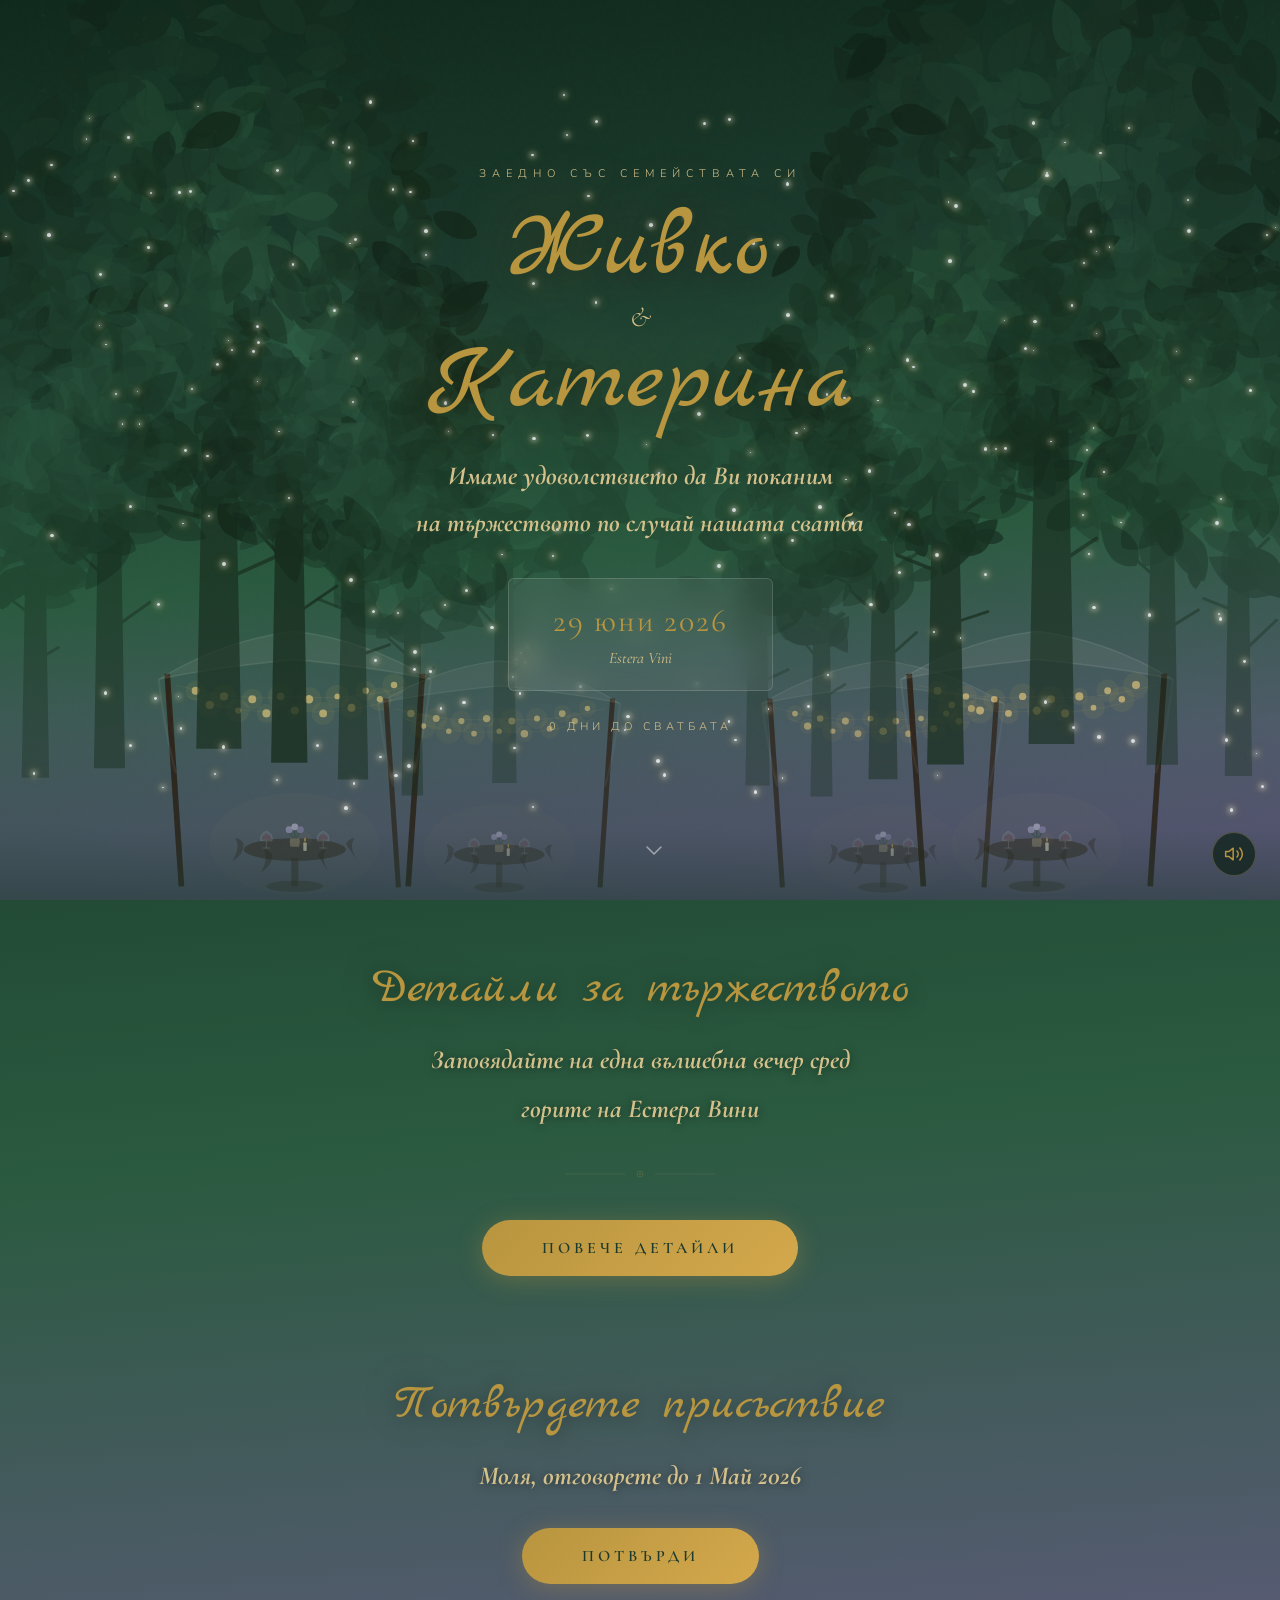
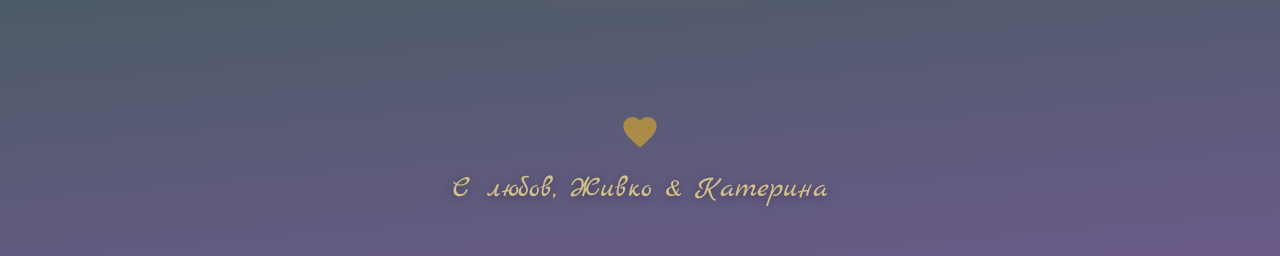
==== index.html @ fbd54772 "Dfix" ====
<!DOCTYPE html>
<html lang="en">
<head>
  <meta charset="UTF-8">
  <meta name="viewport" content="width=device-width, initial-scale=1.0">
  <title>Живко & Катерина — Сватбена покана</title>
  <link
    href="https://fonts.googleapis.com/css2?family=Cormorant+Garamond:ital,wght@0,300;0,400;0,500;0,600;0,700;1,300;1,400;1,500&family=Nunito+Sans:ital,wght@0,300;0,400;0,600;1,300;1,400&family=Marck+Script&display=swap"
    rel="stylesheet">

  <link rel="stylesheet" href="styles.css">
</head>
<body>

<!-- ═══════════════════════════════════════════════════════
     FIXED FOREST BACKDROP
     ═══════════════════════════════════════════════════════ -->
<div class="forest-backdrop" id="forestBackdrop">
  <div class="light-rays"></div>
  <div class="trees-bg" id="treesContainer"></div>
  <div class="tents-container" id="tentsContainer"></div>
  <div class="vines-container" id="vinesContainer"></div>
  <div class="ground-mist"></div>
  <div class="leaves-container" id="leaves"></div>
  <div class="lavender-container" id="lavenderPetals"></div>
  <div class="fireflies" id="fireflies"></div>
  <div class="particles" id="particles"></div>
</div>

<!-- ═══════════════════════════════════════════════════════
     HERO
     ═══════════════════════════════════════════════════════ -->
<section class="hero" id="hero">
  <div class="hero-content">
    <p class="hero-eyebrow reveal reveal-d1">Заедно със семействата си</p>
    <h1 class="hero-name reveal reveal-d2">Живко</h1>
    <span class="hero-amp reveal reveal-d3">&amp;</span>
    <h1 class="hero-name reveal reveal-d3">Катерина</h1>
    <p class="hero-tagline reveal reveal-d4">
      Имаме удоволствието да Ви поканим<br>
      на тържеството по случай нашата сватба
    </p>
    <div class="hero-date-box reveal reveal-d5">
      <p class="hero-date">29 юни 2026</p>
      <p class="hero-venue">Estera Vini</p>
    </div>
    <p class="hero-countdown reveal reveal-d6" id="countdown"></p>
  </div>

  <a class="scroll-hint reveal reveal-d6"
     onclick="document.getElementById('details').scrollIntoView({behavior:'smooth'})">
    <svg width="28" height="28" viewBox="0 0 28 28"
         fill="none" stroke="#fff" stroke-width="1.5" stroke-linecap="round">
      <path d="M7 11l7 7 7-7"/>
    </svg>
  </a>
</section>

<!-- Wave divider (hidden) -->
<div class="wave-section">
  <svg viewBox="0 0 1440 80" preserveAspectRatio="none">
    <path d="M0,0 C360,80 1080,0 1440,60 L1440,80 L0,80 Z" fill="rgba(15,42,28,.4)"/>
  </svg>
</div>

<!-- ═══════════════════════════════════════════════════════
     DETAILS
     ═══════════════════════════════════════════════════════ -->
<section class="details" id="details">

  <!-- Background lavender stems -->
  <div class="details-bg-flowers">
    <div class="stem" style="left:5%;height:300px">
      <svg width="40" height="300" viewBox="0 0 40 300" style="transform-origin:bottom center">
        <path d="M20,300 Q18,200 20,100" fill="none" stroke="#9B8EC4" stroke-width="2"/>
        <ellipse cx="20" cy="95"  rx="5" ry="9" fill="#B8ACE0"/>
        <ellipse cx="14" cy="105" rx="4" ry="8" fill="#D4CCF0"/>
        <ellipse cx="26" cy="102" rx="4" ry="8" fill="#B8ACE0"/>
        <ellipse cx="20" cy="80"  rx="4" ry="7" fill="#D4CCF0"/>
        <ellipse cx="16" cy="88"  rx="3" ry="6" fill="#EDE8FA"/>
      </svg>
    </div>
    <div class="stem" style="right:8%;height:250px">
      <svg width="40" height="250" viewBox="0 0 40 250" style="transform-origin:bottom center">
        <path d="M20,250 Q22,160 20,80" fill="none" stroke="#9B8EC4" stroke-width="2"/>
        <ellipse cx="20" cy="75" rx="5" ry="9" fill="#B8ACE0"/>
        <ellipse cx="14" cy="85" rx="4" ry="8" fill="#D4CCF0"/>
        <ellipse cx="26" cy="82" rx="4" ry="8" fill="#B8ACE0"/>
        <ellipse cx="20" cy="62" rx="4" ry="7" fill="#D4CCF0"/>
      </svg>
    </div>
    <div class="stem" style="left:85%;height:280px">
      <svg width="40" height="280" viewBox="0 0 40 280" style="transform-origin:bottom center">
        <path d="M20,280 Q17,180 20,90" fill="none" stroke="#9B8EC4" stroke-width="1.5"/>
        <ellipse cx="20" cy="85" rx="5" ry="8" fill="#B8ACE0"/>
        <ellipse cx="15" cy="93" rx="4" ry="7" fill="#D4CCF0"/>
        <ellipse cx="25" cy="90" rx="4" ry="7" fill="#B8ACE0"/>
        <ellipse cx="20" cy="72" rx="3" ry="6" fill="#EDE8FA"/>
      </svg>
    </div>
    <div class="stem" style="left:15%;height:220px">
      <svg width="40" height="220" viewBox="0 0 40 220" style="transform-origin:bottom center">
        <path d="M20,220 Q22,140 20,70" fill="none" stroke="#9B8EC4" stroke-width="1.5"/>
        <ellipse cx="20" cy="65" rx="4" ry="8" fill="#B8ACE0"/>
        <ellipse cx="15" cy="73" rx="3" ry="6" fill="#D4CCF0"/>
        <ellipse cx="25" cy="70" rx="3" ry="6" fill="#B8ACE0"/>
      </svg>
    </div>
  </div>

  <div class="details-inner">
    <p class="section-title reveal">Детайли за тържеството</p>
    <p class="details-text reveal reveal-d1">
      Заповядайте на една вълшебна вечер сред<br>
      горите на Естера Вини
    </p>

    <!-- Ornament divider -->
    <div class="ornament reveal reveal-d2">
      <svg width="160" height="24" viewBox="0 0 160 24">
        <line x1="5" y1="12" x2="65" y2="12" stroke="var(--gold-pale)" stroke-width=".5" opacity=".4"/>
        <line x1="95" y1="12" x2="155" y2="12" stroke="var(--gold-pale)" stroke-width=".5" opacity=".4"/>
        <circle cx="80" cy="12" r="3" fill="none" stroke="var(--gold)" stroke-width=".8" opacity=".5"/>
        <circle cx="80" cy="12" r="1" fill="var(--gold)" opacity=".5"/>
      </svg>
    </div>

    <!-- ── More Details button ── -->
    <div class="reveal reveal-d2" style="text-align:center;margin-top:28px">
      <button type="button" class="btn-rsvp" onclick="openDetailsModal()">
        <span>Повече детайли</span>
      </button>
    </div>
  </div><!-- /.details-inner -->
</section>

<!-- ═══════════════════════════════════════════════════════
     RSVP
     ═══════════════════════════════════════════════════════ -->
<section class="rsvp-section" id="rsvp">
  <div class="rsvp-inner">
    <p class="section-title reveal">Потвърдете присъствие</p>
    <p class="details-text reveal reveal-d1" style="margin-bottom:8px">
      Моля, отговорете до 1 Май 2026
    </p>

    <div id="rsvpPrompt" class="reveal reveal-d2" style="margin-top:28px">
      <button type="button" class="btn-rsvp" onclick="openForm()">
        <span>Потвърди</span>
      </button>
    </div>



    <!-- ── RSVP Form ── -->
    <div class="form-container" id="rsvpFormContainer">
      <h3 class="form-title">Потвърждение</h3>
      <p class="form-subtitle">Ще се радваме да чуем от Вас</p>

      <form onsubmit="return handleSubmit(event)">

        <!-- Honeypot for spam protection -->
        <input type="text" name="_honey" style="display:none" tabindex="-1">

        <!-- Name -->
        <div class="form-row">
          <div class="field">
            <label>Вашето име *</label>
            <input type="text" id="guestName" placeholder="Име и фамилия" required>
          </div>
        </div>

        <!-- Attending? -->
        <div class="field" style="margin-bottom:24px">
          <label style="margin-bottom:12px">Ще присъствате ли? *</label>
          <div class="radio-group">
            <div class="radio-option" onclick="selectAttending(this,'С радост приемам')">
              <span class="radio-dot"><span class="radio-dot-inner"></span></span>
              С радост приемам
            </div>
            <div class="radio-option" onclick="selectAttending(this,'За съжаление не мога')">
              <span class="radio-dot"><span class="radio-dot-inner"></span></span>
              За съжаление не мога
            </div>
          </div>
        </div>

        <!-- Fields shown only when attending -->
        <div class="attending-fields" id="attendingFields">
          <div class="form-row">
            <div class="field">
              <label>Брой гости</label>
              <select id="guestCount">
                <option value="1">1 гост</option>
                <option value="2">2 гости</option>
                <option value="3">3 гости</option>
                <option value="4">4 гости</option>
                <option value="5">5 гости</option>
              </select>
            </div>
            <div class="field">
              <label>Хранителни изисквания</label>
              <div class="dietary-options">
                <label class="dietary-option">
                  <input type="radio" name="dietaryChoice" value="Без" checked> Без изисквания
                </label>
                <label class="dietary-option">
                  <input type="radio" name="dietaryChoice" value="Вегетарианец"> Вегетарианец
                </label>
              </div>
              <label class="dietary-allergy-label">Алергии</label>
              <input type="text" id="dietary" placeholder="Моля, опишете вашите алергии...">
            </div>
          </div>

          <!-- Extra options -->
          <div class="options-box">
            <label>Допълнителни опции</label>

            <!-- Hotel -->
            <div class="checkbox-row" onclick="toggleCheck('hotel')">
              <div class="checkbox-box" id="hotelBox">
                <svg width="14" height="14" viewBox="0 0 14 14">
                  <path d="M3,7 L6,10 L11,4" fill="none" stroke="#fff"
                        stroke-width="2" stroke-linecap="round" stroke-linejoin="round"/>
                </svg>
              </div>
              <span class="checkbox-label">Моля, резервирайте ми хотелска стая</span>
            </div>
            <div class="sub-field" id="hotelSub">
              <p style="font-size:13px;color:var(--gold-pale);margin:0;font-style:italic">
                Нощувката е 1 нощ (29 юни)
              </p>
            </div>

            <!-- Transport -->
            <div class="checkbox-row" onclick="toggleCheck('transport')">
              <div class="checkbox-box" id="transportBox">
                <svg width="14" height="14" viewBox="0 0 14 14">
                  <path d="M3,7 L6,10 L11,4" fill="none" stroke="#fff"
                        stroke-width="2" stroke-linecap="round" stroke-linejoin="round"/>
                </svg>
              </div>
              <span class="checkbox-label">Бих искал/а транспорт до/от мястото</span>
            </div>

            <!-- Children -->
            <div class="checkbox-row" onclick="toggleCheck('children')">
              <div class="checkbox-box" id="childrenBox">
                <svg width="14" height="14" viewBox="0 0 14 14">
                  <path d="M3,7 L6,10 L11,4" fill="none" stroke="#fff"
                        stroke-width="2" stroke-linecap="round" stroke-linejoin="round"/>
                </svg>
              </div>
              <span class="checkbox-label">Ще водя деца</span>
            </div>
            <div class="sub-field" id="childrenSub">
              <div class="field">
                <label>Колко деца?</label>
                <select id="childrenCountSelect">
                  <option value="1">1</option>
                  <option value="2">2</option>
                  <option value="3">3</option>
                  <option value="4">4</option>
                  <option value="5">5</option>
                </select>
              </div>
            </div>
          </div><!-- /.options-box -->
        </div><!-- /.attending-fields -->

        <!-- Message -->
        <div class="field" style="margin-bottom:24px">
          <label>Послание за двойката</label>
          <textarea id="guestMessage" placeholder="Споделете пожеланията си..."></textarea>
        </div>

        <!-- Captcha -->
        <div class="field" style="margin-bottom:32px">
          <label id="captchaLabel">Защита от спам</label>
          <p style="font-size:13px;color:var(--gold-pale);margin:0 0 8px;font-style:italic;opacity:.7">
            Моля, решете задачката, за да потвърдим, че не сте робот
          </p>
          <input type="text" id="captchaAnswer" placeholder="Въведете отговора" autocomplete="off" required>
        </div>

        <div style="text-align:center">
          <button type="submit" class="btn-submit" id="submitBtn" disabled>Изпрати</button>
        </div>
      </form>
    </div><!-- /.form-container -->

    <!-- Success message -->
    <div class="success" id="successMsg">
      <div class="success-check">
        <svg width="28" height="28" viewBox="0 0 28 28"
             fill="none" stroke="#fff" stroke-width="2.5"
             stroke-linecap="round" stroke-linejoin="round">
          <path d="M7 14.5l5 5L21 9"/>
        </svg>
      </div>
      <h3 id="thankName">Благодарим Ви!</h3>
      <p id="thankMsg"></p>
    </div>

  </div><!-- /.rsvp-inner -->
</section>

<!-- ═══════════════════════════════════════════════════════
     FOOTER
     ═══════════════════════════════════════════════════════ -->
<footer class="footer">
  <div class="footer-hearts">
    <svg width="40" height="40" viewBox="0 0 24 24" fill="var(--gold)">
      <path d="M12 21.35l-1.45-1.32C5.4 15.36 2 12.28 2 8.5 2 5.42 4.42 3 7.5 3c1.74 0 3.41.81 4.5 2.09C13.09 3.81 14.76 3 16.5 3 19.58 3 22 5.42 22 8.5c0 3.78-3.4 6.86-8.55 11.54L12 21.35z"/>
    </svg>
  </div>
  <p>С любов, Живко &amp; Катерина</p>
</footer>


<!-- ═══════════════════════════════════════════════════════
     JAVASCRIPT
     ═══════════════════════════════════════════════════════ -->
<!-- ═══════════════════════════════════════════════════════
     MORE DETAILS MODAL
     ═══════════════════════════════════════════════════════ -->
<div class="modal-overlay" id="detailsModal" role="dialog" aria-modal="true" aria-labelledby="modalHeading">
  <div class="modal-panel">

    <button class="modal-close" onclick="closeDetailsModal()" aria-label="Затвори">
      <svg width="13" height="13" viewBox="0 0 13 13" fill="none"
           stroke="currentColor" stroke-width="1.8" stroke-linecap="round">
        <line x1="1" y1="1" x2="12" y2="12"/>
        <line x1="12" y1="1" x2="1" y2="12"/>
      </svg>
    </button>

    <div class="modal-header">
      <p class="modal-eyebrow">29 юни 2026 · Естера Вини</p>
      <h2 class="modal-title" id="modalHeading">Всичко, което<br>трябва да знаете</h2>
      <div class="modal-rule">
        <div class="modal-rule-line"></div>
        <svg width="14" height="14" viewBox="0 0 24 24" fill="var(--gold)" opacity=".55">
          <path d="M12 21.35l-1.45-1.32C5.4 15.36 2 12.28 2 8.5 2 5.42 4.42 3 7.5 3c1.74 0 3.41.81 4.5 2.09C13.09 3.81 14.76 3 16.5 3 19.58 3 22 5.42 22 8.5c0 3.78-3.4 6.86-8.55 11.54L12 21.35z"/>
        </svg>
        <div class="modal-rule-line"></div>
      </div>
    </div>

    <div class="detail-sections">

      <!-- Програма -->
      <div class="detail-section">
        <div class="ds-header">
          <div class="ds-icon">
            <svg viewBox="0 0 30 30" fill="none" stroke="var(--gold)" stroke-width="1.55" stroke-linecap="round" stroke-linejoin="round">
              <rect x="4" y="3" width="22" height="24" rx="3"/>
              <line x1="9" y1="10" x2="21" y2="10"/>
              <line x1="9" y1="15" x2="21" y2="15"/>
              <line x1="9" y1="20" x2="16" y2="20"/>
            </svg>
          </div>
          <div class="ds-title">Програма на деня</div>
        </div>
        <div class="timeline">
          <div class="tl-item">
            <div class="tl-left"><span class="tl-time">17:00</span><div class="tl-line"></div></div>
            <div class="tl-dot"></div>
            <div class="tl-content">
              <div class="tl-event">Църковна церемония</div>
              <div class="tl-desc"><a href="https://maps.app.goo.gl/jBotodd1RxQcqwQw9" target="_blank" rel="noopener noreferrer">"Червената църква", Перущица</a> — Моля пристигнете 15 минути по-рано</div>
            </div>
          </div>
          <div class="tl-item">
            <div class="tl-left"><span class="tl-time">19:00</span><div class="tl-line"></div></div>
            <div class="tl-dot"></div>
            <div class="tl-content">
              <div class="tl-event">Пристигане в Естера Вини</div>
              <div class="tl-desc"><a href="https://maps.app.goo.gl/eVFsr43awWZp8P5j6" target="_blank" rel="noopener noreferrer">Естера Вини</a> — Коктейл на открито сред горите</div>
            </div>
          </div>
          <div class="tl-item">
            <div class="tl-left"><span class="tl-time">19:30</span><div class="tl-line"></div></div>
            <div class="tl-dot"></div>
            <div class="tl-content">
              <div class="tl-event">Официална церемония</div>
              <div class="tl-desc">Естера Вини — сред горите</div>
            </div>
          </div>
          <div class="tl-item">
            <div class="tl-left"><span class="tl-time">20:00</span><div class="tl-line"></div></div>
            <div class="tl-dot"></div>
            <div class="tl-content">
              <div class="tl-event">Вечеря &amp; танци</div>
              <div class="tl-desc">Вечерта продължава до зори</div>
            </div>
          </div>
        </div>
      </div>

      <!-- Нощувки -->
      <div class="detail-section">
        <div class="ds-header">
          <div class="ds-icon">
            <svg viewBox="0 0 30 30" fill="none" stroke="var(--gold)" stroke-width="1.55" stroke-linecap="round" stroke-linejoin="round">
              <path d="M3 27V13l12-9 12 9v14"/>
              <rect x="11" y="19" width="8" height="8"/>
              <path d="M3 13h24"/>
            </svg>
          </div>
          <div class="ds-title">Нощувки (Осигурени)</div>
        </div>
        <div class="info-rows">
          <div class="info-row">
            <span class="info-row-label">Хотел</span>
            <span class="info-row-value"><!-- Попълнете название --></span>
          </div>
          <div class="info-row">
            <span class="info-row-label">Адрес</span>
            <span class="info-row-value">
              <a href="https://maps.app.goo.gl/" target="_blank" rel="noopener">Виж на картата →</a>
            </span>
          </div>
          <div class="info-row">
            <span class="info-row-label">Нощувка</span>
            <span class="info-row-value">1</span>
          </div>
        </div>
        <p class="info-note"><!-- Допълнителна бележка, специален код и т.н. --></p>
      </div>

      <!-- Транспорт -->
      <div class="detail-section">
        <div class="ds-header">
          <div class="ds-icon">
            <svg viewBox="0 0 30 30" fill="none" stroke="var(--gold)" stroke-width="1.55" stroke-linecap="round" stroke-linejoin="round">
              <rect x="2" y="10" width="26" height="13" rx="3"/>
              <path d="M2 16h26"/>
              <circle cx="8"  cy="23" r="2.5"/>
              <circle cx="22" cy="23" r="2.5"/>
              <path d="M6.5 10l3-5h11l3 5"/>
            </svg>
          </div>
          <div class="ds-title">Транспорт (Осигурен)</div>
        </div>
        <div class="info-rows">
          <div class="info-row">
            <span class="info-row-label">Маршрут</span>
            <span class="info-row-value">Естера Вини → Перущица</span>
          </div>
          <div class="info-row">
            <span class="info-row-label">Тръгване</span>
            <span class="info-row-value">00:00, 01:00, 02:00, 03:00, 04:00 (последен)</span>
          </div>
        </div>
      </div>

      <!-- Дрескод -->
      <div class="detail-section">
        <div class="ds-header">
          <div class="ds-icon">
            <svg viewBox="0 0 30 30" fill="none" stroke="var(--gold)" stroke-width="1.55" stroke-linecap="round" stroke-linejoin="round">
              <path d="M9 6c1 .5 3 .8 6 .8s5-.3 6-.8"/>
              <path d="M9 6C7 8 6 10 6 13c0 1.5.5 3 1.2 4.3"/>
              <path d="M21 6c2 2 3 4 3 7 0 1.5-.5 3-1.2 4.3"/>
              <path d="M8 17L4 27h22l-4-9.7"/>
              <line x1="15" y1="6.8" x2="15" y2="12"/>
            </svg>
          </div>
          <div class="ds-title">Дрескод — Официален</div>
        </div>
      </div>

    </div><!-- /.detail-sections -->

    <div class="modal-closing">
      <div class="modal-closing-hearts">
        <svg width="22" height="22" viewBox="0 0 24 24" fill="var(--gold)">
          <path d="M12 21.35l-1.45-1.32C5.4 15.36 2 12.28 2 8.5 2 5.42 4.42 3 7.5 3c1.74 0 3.41.81 4.5 2.09C13.09 3.81 14.76 3 16.5 3 19.58 3 22 5.42 22 8.5c0 3.78-3.4 6.86-8.55 11.54L12 21.35z"/>
        </svg>
      </div>
      <p>Нямате отговор на въпроса си?<br>Свържете се с нас — с удоволствие ще помогнем.</p>
    </div>

  </div><!-- /.modal-panel -->
</div><!-- /.modal-overlay -->

<audio id="bgMusic" loop preload="auto">
  <source src="TRINIX & Mari Froes - Vaitimbora (Official Music Video) - TRINIX.mp3" type="audio/mpeg">
</audio>

<button id="musicToggle" class="music-toggle" aria-label="Toggle music">
  <svg id="musicIconOn" viewBox="0 0 24 24" fill="none" stroke="currentColor" stroke-width="1.8" stroke-linecap="round" stroke-linejoin="round" width="20" height="20">
    <polygon points="11 5 6 9 2 9 2 15 6 15 11 19 11 5"/>
    <path d="M15.54 8.46a5 5 0 010 7.07"/>
    <path d="M19.07 4.93a10 10 0 010 14.14"/>
  </svg>
  <svg id="musicIconOff" viewBox="0 0 24 24" fill="none" stroke="currentColor" stroke-width="1.8" stroke-linecap="round" stroke-linejoin="round" width="20" height="20" style="display:none">
    <polygon points="11 5 6 9 2 9 2 15 6 15 11 19 11 5"/>
    <line x1="23" y1="9" x2="17" y2="15"/>
    <line x1="17" y1="9" x2="23" y2="15"/>
  </svg>
</button>

<script src="script.js"></script>
</body>
</html>
---- styles.css ----
/* ══════════════════════════════════════════
   CSS CUSTOM PROPERTIES
   ══════════════════════════════════════════ */
:root {
  /* Greens */
  --green-deep: #1B3A2D;
  --green: #2A5A3F;
  --green-mid: #3D7A5A;
  --green-light: #5A9E78;
  --green-pale: #A8D5BA;

  /* Lavenders */
  --lav-deep: #6B5B8A;
  --lav: #9B8EC4;
  --lav-mid: #B8ACE0;
  --lav-light: #D4CCF0;
  --lav-pale: #EDE8FA;
  --lav-mist: #F5F2FF;

  /* Neutrals & accents */
  --cream: #FDFBF7;
  --gold: #B8953F;
  --gold-pale: #D4C08A;
  --charcoal: #1E1E1E;
  --text: #2D2D2D;

  /* Modal */
  --radius-card:  18px;
  --card-bg:      rgba(10,30,20,.55);
  --card-border:  rgba(201,169,110,.22);
  --T:            .35s cubic-bezier(.4,0,.2,1);
}

/* ══════════════════════════════════════════
   BASE / RESET
   ══════════════════════════════════════════ */
* {
  margin: 0;
  padding: 0;
  box-sizing: border-box;
}

html {
  scroll-behavior: smooth;
}

body {
  min-height: 100vh;
  background: linear-gradient(175deg, #0f2a1c 0%, var(--green-deep) 30%, var(--green) 60%, var(--lav-deep) 100%);
  font-family: 'Nunito Sans', sans-serif;
  color: var(--cream);
  overflow-x: hidden;
}

a {
  color: inherit;
  text-decoration: none;
}

/* ══════════════════════════════════════════
   FIXED FOREST BACKDROP
   ══════════════════════════════════════════ */
.forest-backdrop {
  position: fixed;
  top: 0;
  left: 0;
  right: 0;
  bottom: 0;
  z-index: 0;
  overflow: hidden;
  pointer-events: none;
  background: linear-gradient(175deg, #0f2a1c 0%, var(--green-deep) 30%, var(--green) 60%, var(--lav-deep) 100%);
  will-change: transform;
  transform: translateZ(0);
  -webkit-transform: translateZ(0);
}

.forest-backdrop::after {
  content: '';
  position: absolute;
  inset: 0;
  background: url("data:image/svg+xml,%3Csvg viewBox='0 0 256 256' xmlns='http://www.w3.org/2000/svg'%3E%3Cfilter id='n'%3E%3CfeTurbulence type='fractalNoise' baseFrequency='.7' numOctaves='4' stitchTiles='stitch'/%3E%3C/filter%3E%3Crect width='256' height='256' filter='url(%23n)' opacity='.04'/%3E%3C/svg%3E");
  opacity: .15;
  pointer-events: none;
  z-index: 1;
}

/* ══════════════════════════════════════════
   HERO SECTION
   ══════════════════════════════════════════ */
.hero {
  min-height: 100vh;
  display: flex;
  flex-direction: column;
  align-items: center;
  justify-content: center;
  position: relative;
  overflow: hidden;
  padding: 40px 24px;
  background: transparent;
  z-index: 1;
}

/* ── Animated trees ── */
.trees-bg {
  position: absolute;
  bottom: 0;
  left: 0;
  right: 0;
  height: 100%;
  pointer-events: none;
  z-index: 3;
}

.tree {
  position: absolute;
  bottom: 0;
  transform-origin: bottom center;
}

.tree-trunk {
  fill: #1a2f20;
}

.tree-crown {
  transform-origin: bottom center;
}

.tree-left   .tree-crown { animation: swayLeft   6s ease-in-out infinite; }
.tree-right  .tree-crown { animation: swayRight  7s ease-in-out infinite; }
.tree-center .tree-crown { animation: swayCenter 8s ease-in-out infinite; }

@keyframes swayLeft {
  0%, 100% { transform: rotate(0deg);    }
  25%      { transform: rotate(-1.5deg); }
  75%      { transform: rotate(1deg);    }
}

@keyframes swayRight {
  0%, 100% { transform: rotate(0deg);    }
  30%      { transform: rotate(1.2deg);  }
  70%      { transform: rotate(-1.8deg); }
}

@keyframes swayCenter {
  0%, 100% { transform: rotate(0deg); }
  50%      { transform: rotate(1deg); }
}

/* ── Tent tables ── */
.tents-container {
  position: absolute;
  bottom: 0;
  left: 0;
  right: 0;
  height: 35%;
  pointer-events: none;
  z-index: 1;
}

.tent-group {
  position: absolute;
  bottom: 0;
}

.tent-light {
  position: absolute;
  width: 3px;
  height: 3px;
  border-radius: 50%;
  background: radial-gradient(circle, rgba(255, 220, 130, 1), rgba(255, 220, 130, 0) 70%);
  box-shadow: 0 0 4px 2px rgba(255, 200, 80, .5), 0 0 8px 4px rgba(255, 200, 80, .2);
  animation: tentLightGlow 2s ease-in-out infinite alternate;
}

@keyframes tentLightGlow {
  0%   { opacity: .6; transform: scale(.8);  }
  100% { opacity: 1;  transform: scale(1.1); }
}

/* ── Hanging vines ── */
.vines-container {
  position: absolute;
  top: 0;
  left: 0;
  right: 0;
  height: 100%;
  pointer-events: none;
  z-index: 4;
  overflow: hidden;
}

.vine {
  position: absolute;
  top: 0;
  animation: vineSway ease-in-out infinite;
  transform-origin: top center;
}

@keyframes vineSway {
  0%, 100% { transform: rotate(0deg);    }
  30%      { transform: rotate(1.5deg);  }
  70%      { transform: rotate(-1.2deg); }
}

/* ── Falling leaves ── */
.leaves-container {
  position: absolute;
  inset: 0;
  overflow: hidden;
  pointer-events: none;
  z-index: 6;
}

.leaf {
  position: absolute;
  top: -40px;
  width: 16px;
  height: 16px;
  animation: leafFall linear infinite;
  opacity: 0;
}

@keyframes leafFall {
  0%   { transform: translateY(0) rotate(0deg) translateX(0);       opacity: 0;  }
  5%   {                                                            opacity: .7; }
  50%  { transform: translateY(50vh) rotate(180deg) translateX(40px);  opacity: .6; }
  100% { transform: translateY(105vh) rotate(360deg) translateX(-20px); opacity: 0;  }
}

/* ── Fireflies ── */
.fireflies {
  position: absolute;
  inset: 0;
  pointer-events: none;
  z-index: 6;
}

.firefly {
  position: absolute;
  width: 4px;
  height: 4px;
  border-radius: 50%;
  background: radial-gradient(circle, rgba(201, 168, 76, .9), rgba(201, 168, 76, 0) 70%);
  box-shadow: 0 0 6px 3px rgba(201, 168, 76, .4), 0 0 12px 5px rgba(201, 168, 76, .15);
  animation: fireflyFloat linear infinite;
  opacity: 0;
}

@keyframes fireflyFloat {
  0%   { opacity: 0;   transform: translate(0, 0) scale(.5);         }
  10%  { opacity: .9;                                                 }
  18%  { opacity: .08;                                                }
  25%  { opacity: 1;                                                  }
  32%  { opacity: .05;                                                }
  40%  { opacity: .85;                                                }
  50%  { opacity: .06; transform: translate(30px, -50px) scale(1);    }
  58%  { opacity: .9;                                                 }
  65%  { opacity: .08;                                                }
  72%  { opacity: .8;                                                 }
  80%  { opacity: .05;                                                }
  88%  { opacity: .7;                                                 }
  100% { opacity: 0;   transform: translate(-20px, -100px) scale(.3); }
}

.twinkle {
  position: absolute;
  border-radius: 50%;
  background: rgba(255, 255, 255, .8);
  box-shadow: 0 0 4px 2px rgba(255, 255, 255, .3), 0 0 8px 4px rgba(201, 168, 76, .15);
  animation: twinkleAnim ease-in-out infinite;
  pointer-events: none;
}

@keyframes twinkleAnim {
  0%, 100% { opacity: 0;  transform: scale(.3); }
  50%      { opacity: .9; transform: scale(1);  }
}

/* ── Lavender flowers ── */
.lavender-container {
  position: absolute;
  inset: 0;
  overflow: hidden;
  pointer-events: none;
  z-index: 6;
}

.lavender-petal {
  position: absolute;
  top: -30px;
  animation: petalDrift linear infinite;
  opacity: 0;
}

@keyframes petalDrift {
  0%   { transform: translateY(0) rotate(0deg) translateX(0) scale(.8);           opacity: 0;  }
  8%   {                                                                          opacity: .8; }
  40%  { transform: translateY(40vh) rotate(120deg) translateX(60px) scale(1);     opacity: .7; }
  70%  { transform: translateY(70vh) rotate(240deg) translateX(-30px) scale(.9);   opacity: .5; }
  100% { transform: translateY(110vh) rotate(360deg) translateX(20px) scale(.6);   opacity: 0;  }
}

/* ── Floating particles ── */
.particles {
  position: absolute;
  inset: 0;
  overflow: hidden;
  pointer-events: none;
  z-index: 6;
}

.particle {
  position: absolute;
  border-radius: 50%;
  animation: floatUp linear infinite;
  opacity: 0;
}

@keyframes floatUp {
  0%   { transform: translateY(100vh) scale(0); opacity: 0; }
  10%  {                                        opacity: 1; }
  90%  {                                        opacity: 1; }
  100% { transform: translateY(-20vh) scale(1); opacity: 0; }
}

/* ── Light rays ── */
.light-rays {
  position: absolute;
  top: -20%;
  left: 50%;
  width: 200%;
  height: 60%;
  transform: translateX(-50%);
  pointer-events: none;
  z-index: 1;
  background: conic-gradient(
    from 190deg at 50% 0%,
    transparent 30%,
    rgba(201, 168, 76, .03) 35%,
    transparent 40%,
    transparent 45%,
    rgba(255, 255, 255, .02) 48%,
    transparent 52%,
    transparent 60%,
    rgba(168, 213, 186, .02) 63%,
    transparent 67%
  );
  animation: rayRotate 30s linear infinite;
}

@keyframes rayRotate {
  from { transform: translateX(-50%) rotate(0deg);   }
  to   { transform: translateX(-50%) rotate(360deg); }
}

/* ── Ground mist ── */
.ground-mist {
  position: absolute;
  bottom: 0;
  left: -10%;
  width: 120%;
  height: 180px;
  pointer-events: none;
  z-index: 5;
  background: linear-gradient(to top, rgba(27, 58, 45, .6) 0%, rgba(27, 58, 45, .2) 40%, transparent 100%);
  animation: mistDrift 12s ease-in-out infinite;
}

@keyframes mistDrift {
  0%, 100% { transform: translateX(0);    }
  50%      { transform: translateX(20px); }
}

/* ── Reveal animations ── */
.reveal {
  opacity: 0;
  transform: translateY(40px);
  transition: all 1s cubic-bezier(.22, 1, .36, 1);
}

.reveal.visible {
  opacity: 1;
  transform: translateY(0);
}

.reveal-d1 { transition-delay: .15s; }
.reveal-d2 { transition-delay: .3s;  }
.reveal-d3 { transition-delay: .5s;  }
.reveal-d4 { transition-delay: .7s;  }
.reveal-d5 { transition-delay: .9s;  }
.reveal-d6 { transition-delay: 1.1s; }

/* ── Hero content ── */
.hero-content {
  position: relative;
  z-index: 10;
  text-align: center;
  max-width: 600px;
}

.hero-eyebrow {
  font-size: 11px;
  letter-spacing: 6px;
  text-transform: uppercase;
  color: var(--gold-pale);
  font-weight: 300;
  margin-bottom: 24px;
}

.hero-name {
  font-family: 'Marck Script', cursive;
  font-weight: 400;
  font-size: clamp(56px, 15vw, 96px);
  color: var(--gold);
  line-height: .95;
  text-shadow: 0 4px 30px rgba(0, 0, 0, .25), 0 0 80px rgba(201, 168, 76, .3);
}

.hero-amp {
  font-family: 'Cormorant Garamond', serif;
  font-size: 28px;
  font-style: italic;
  font-weight: 300;
  color: var(--gold-pale);
  margin: 4px 0;
  display: block;
}

.hero-tagline {
  font-family: 'Cormorant Garamond', serif;
  font-size: clamp(20px, 4vw, 26px);
  font-style: italic;
  color: var(--gold-pale);
  font-weight: bold;
  margin-top: 24px;
  line-height: 1.8;
}

.hero-date-box {
  display: inline-block;
  margin-top: 32px;
  border: 1px solid rgba(255, 255, 255, .15);
  border-radius: 6px;
  padding: 22px 44px;
  background: rgba(255, 255, 255, .06);
  backdrop-filter: blur(12px);
  -webkit-backdrop-filter: blur(12px);
}

.hero-date {
  font-family: 'Cormorant Garamond', serif;
  font-size: clamp(22px, 5vw, 32px);
  color: var(--gold);
  font-weight: 400;
  letter-spacing: 2px;
}

.hero-venue {
  font-family: 'Cormorant Garamond', serif;
  font-size: 16px;
  color: var(--gold-pale);
  font-style: italic;
  margin-top: 8px;
}

.hero-countdown {
  font-size: 11px;
  letter-spacing: 4px;
  text-transform: uppercase;
  color: var(--gold-pale);
  margin-top: 28px;
  font-weight: 300;
}

.scroll-hint {
  position: absolute;
  bottom: 30px;
  left: 50%;
  transform: translateX(-50%);
  z-index: 10;
  animation: bounce 2s infinite;
  cursor: pointer;
}

.scroll-hint svg {
  opacity: .5;
  transition: opacity .3s;
}

.scroll-hint:hover svg {
  opacity: 1;
}

@keyframes bounce {
  0%, 100% { transform: translateX(-50%) translateY(0);    }
  50%      { transform: translateX(-50%) translateY(10px); }
}

/* ══════════════════════════════════════════
   WAVE DIVIDER (hidden)
   ══════════════════════════════════════════ */
.wave-section {
  display: none;
}

/* ══════════════════════════════════════════
   DETAILS SECTION
   ══════════════════════════════════════════ */
.details {
  background: transparent;
  padding: 60px 24px 40px;
  position: relative;
  overflow: hidden;
  z-index: 1;
}

.details-bg-flowers {
  position: absolute;
  top: 0;
  left: 0;
  right: 0;
  bottom: 0;
  pointer-events: none;
  overflow: hidden;
  opacity: 0;
}

.stem {
  position: absolute;
  bottom: 0;
}

.stem svg {
  animation: stemSway 5s ease-in-out infinite;
}

@keyframes stemSway {
  0%, 100% { transform: rotate(0deg); }
  50%      { transform: rotate(2deg); }
}

.stem:nth-child(even) svg {
  animation-duration: 6s;
  animation-direction: reverse;
}

.details-inner {
  max-width: 600px;
  margin: 0 auto;
  text-align: center;
  position: relative;
  z-index: 1;
}

.section-title {
  font-family: 'Marck Script', cursive;
  font-size: clamp(32px, 8vw, 48px);
  font-weight: 400;
  color: var(--gold);
  margin-bottom: 16px;
  text-shadow: 0 2px 20px rgba(0, 0, 0, .4), 0 0 60px rgba(184, 149, 63, .2);
}

.details-text {
  font-family: 'Cormorant Garamond', serif;
  font-size: clamp(20px, 4vw, 26px);
  font-style: italic;
  color: var(--gold-pale);
  line-height: 1.9;
  font-weight: bold;
  text-shadow: 0 1px 8px rgba(0, 0, 0, .5);
}

.ornament {
  text-align: center;
  margin: 28px 0;
}

.ornament svg {
  opacity: .6;
}

/* ── Info cards grid ── */
.info-cards {
  display: grid;
  grid-template-columns: 1fr 1fr;
  gap: 20px;
  margin: 36px auto;
  max-width: 480px;
}

.info-cards > a {
  display: flex;
  align-items: stretch;
}

.info-cards > a > .info-card {
  width: 100%;
  display: flex;
  flex-direction: column;
  justify-content: center;
}

@media (max-width: 480px) {
  .info-cards { grid-template-columns: 1fr; }
}

.info-card {
  background: rgba(0, 0, 0, .2);
  border-radius: 14px;
  padding: 28px 22px;
  text-align: center;
  border: 1px solid rgba(184, 149, 63, .15);
  backdrop-filter: blur(8px);
  -webkit-backdrop-filter: blur(8px);
  display: flex;
  flex-direction: column;
  justify-content: center;
  align-items: center;
  transition: transform .4s cubic-bezier(.22, 1, .36, 1), box-shadow .4s ease, border-color .3s;
}

.info-card:hover {
  transform: translateY(-4px);
  box-shadow: 0 12px 32px rgba(0, 0, 0, .3);
  border-color: rgba(184, 149, 63, .3);
}

.info-card-icon {
  margin-bottom: 10px;
  line-height: 1;
}

.info-card-icon svg {
  width: 42px;
  height: 42px;
}

.info-card-label {
  font-family: 'Cormorant Garamond', serif;
  font-size: 12px;
  letter-spacing: 3px;
  text-transform: uppercase;
  color: var(--gold-pale);
  font-weight: 600;
  margin-bottom: 6px;
  text-shadow: 0 1px 4px rgba(0, 0, 0, .4);
}

.info-card-value {
  font-family: 'Cormorant Garamond', serif;
  font-size: 20px;
  color: var(--gold);
  font-weight: 500;
  text-shadow: 0 1px 6px rgba(0, 0, 0, .4);
}

/* Clickable info cards (map links) */
a > .info-card {
  cursor: pointer;
  border-color: rgba(184, 149, 63, .3);
}

a > .info-card::after {
  content: '  Вижте на картата';
  display: block;
  margin-top: 12px;
  font-family: 'Nunito Sans', sans-serif;
  font-size: 11px;
  letter-spacing: 1px;
  color: var(--gold-pale);
  opacity: .5;
  transition: opacity .3s;
  text-align: center;
  background: url("data:image/svg+xml,%3Csvg viewBox='0 0 48 48' fill='none' xmlns='http://www.w3.org/2000/svg'%3E%3Cpath d='M24 42c-.5-.8-2.5-4-4.5-7.5-2-3.5-4-7-5.5-10-1.2-2.5-2-5-2-7.5 0-3 .8-5.5 2.5-7.5C16.5 7 19 5.5 22 5c1.5-.3 2.5-.2 4-.1 2 .2 4 1 5.5 2.2 2 1.5 3.5 3.5 4.2 6 .5 1.5.6 3 .3 4.8-.3 2-1 4-2.2 6.2-1.5 2.8-3.5 6.5-5.5 10C26.5 38 24.5 41.2 24 42z' stroke='%23D4C08A' stroke-width='1.8' stroke-linecap='round' stroke-linejoin='round'/%3E%3Ccircle cx='24' cy='18' r='5' stroke='%23D4C08A' stroke-width='1.8'/%3E%3C/svg%3E") no-repeat center left;
  background-size: 14px 14px;
  background-position: calc(50% - 68px) center;
}

a > .info-card:hover::after {
  opacity: 1;
}

/* ══════════════════════════════════════════
   RSVP SECTION
   ══════════════════════════════════════════ */
.rsvp-section {
  background: transparent;
  padding: 60px 24px 80px;
  position: relative;
  z-index: 1;
}

.rsvp-section::before {
  content: none;
}

.rsvp-inner {
  max-width: 560px;
  margin: 0 auto;
  text-align: center;
}

.btn-rsvp {
  font-family: 'Cormorant Garamond', serif;
  font-size: 16px;
  letter-spacing: 4px;
  text-transform: uppercase;
  font-weight: 600;
  background: linear-gradient(135deg, var(--gold), #d4a84c);
  border: none;
  color: var(--green-deep);
  padding: 18px 60px;
  cursor: pointer;
  border-radius: 50px;
  transition: all .4s cubic-bezier(.22, 1, .36, 1);
  box-shadow: 0 4px 24px rgba(184, 149, 63, .35);
  position: relative;
  overflow: hidden;
}

.btn-rsvp::after {
  content: '';
  position: absolute;
  inset: 0;
  background: linear-gradient(135deg, #d4a84c, var(--gold));
  opacity: 0;
  transition: opacity .4s;
  border-radius: 50px;
}

.btn-rsvp:hover {
  transform: translateY(-2px);
  box-shadow: 0 8px 36px rgba(184, 149, 63, .5);
}

.btn-rsvp:hover::after {
  opacity: 1;
}

.btn-rsvp span {
  position: relative;
  z-index: 1;
}

/* ── Form container ── */
.form-container {
  background: rgba(10, 30, 20, .75);
  border-radius: 16px;
  padding: 44px 32px;
  margin-top: 32px;
  box-shadow: 0 16px 56px rgba(0, 0, 0, .4), 0 2px 8px rgba(0, 0, 0, .2);
  border: 1px solid rgba(184, 149, 63, .12);
  backdrop-filter: blur(20px);
  -webkit-backdrop-filter: blur(20px);
  display: none;
  text-align: left;
  animation: slideUp .6s cubic-bezier(.22, 1, .36, 1) forwards;
}

.form-container.active {
  display: block;
}

@keyframes slideUp {
  from { opacity: 0; transform: translateY(30px); }
  to   { opacity: 1; transform: translateY(0);    }
}

.form-title {
  font-family: 'Marck Script', cursive;
  font-size: 44px;
  font-weight: 400;
  text-align: center;
  color: var(--gold);
  margin-bottom: 4px;
}

.form-subtitle {
  font-family: 'Cormorant Garamond', serif;
  font-size: 15px;
  font-style: italic;
  color: var(--gold-pale);
  text-align: center;
  margin-bottom: 32px;
}

.form-row {
  display: grid;
  grid-template-columns: 1fr 1fr;
  gap: 20px;
  margin-bottom: 24px;
}

@media (max-width: 480px) {
  .form-row { grid-template-columns: 1fr; }
}

/* ── Form fields ── */
.field label {
  font-size: 10px;
  letter-spacing: 2px;
  text-transform: uppercase;
  color: var(--gold-pale);
  font-weight: 600;
  display: block;
  margin-bottom: 8px;
}

.field input,
.field select,
.field textarea {
  width: 100%;
  padding: 12px 16px;
  border: 1.5px solid rgba(255, 255, 255, .15);
  border-radius: 8px;
  background: rgba(255, 255, 255, .08);
  font-family: 'Nunito Sans', sans-serif;
  font-size: 14px;
  color: var(--cream);
  outline: none;
  transition: all .3s ease;
}

.field input:focus,
.field select:focus,
.field textarea:focus {
  border-color: var(--gold-pale);
  background: rgba(255, 255, 255, .12);
  box-shadow: 0 0 0 3px rgba(184, 149, 63, .15);
}

.field input::placeholder,
.field textarea::placeholder {
  color: rgba(255, 255, 255, .4);
  font-style: italic;
}

.dietary-options {
  display:flex; flex-wrap:wrap; gap:10px 18px;
  margin-bottom:10px;
}
.dietary-option {
  display:flex; align-items:center; gap:7px;
  font-family:'Nunito Sans',sans-serif;
  font-size:14px; color:var(--gold-pale);
  cursor:pointer;
}
.dietary-option input[type="radio"] {
  width:16px; height:16px; accent-color:var(--gold);
  cursor:pointer;
}
.dietary-allergy-label {
  display:block;
  font-family:'Nunito Sans',sans-serif;
  font-size:13px; color:var(--gold-pale); opacity:.7;
  margin-bottom:4px; margin-top:4px;
}

.field select {
  cursor: pointer;
  appearance: none;
  background: rgba(255, 255, 255, .08) url("data:image/svg+xml,%3Csvg width='10' height='6' viewBox='0 0 10 6' xmlns='http://www.w3.org/2000/svg'%3E%3Cpath d='M1 1l4 4 4-4' stroke='%23D4C08A' fill='none' stroke-width='1.2'/%3E%3C/svg%3E") no-repeat right 16px center;
}

.field select option {
  background: #1a3525;
  color: #FDFBF7;
}

.field textarea {
  resize: none;
  min-height: 80px;
}

/* ── Radio buttons ── */
.radio-group {
  display: flex;
  gap: 12px;
  flex-wrap: wrap;
}

.radio-option {
  flex: 1;
  min-width: 160px;
  display: flex;
  align-items: center;
  gap: 10px;
  cursor: pointer;
  padding: 14px 18px;
  border: 1.5px solid rgba(255, 255, 255, .15);
  border-radius: 10px;
  background: rgba(255, 255, 255, .06);
  transition: all .3s ease;
  font-size: 13px;
  color: var(--cream);
}

.radio-option:hover {
  border-color: rgba(255, 255, 255, .3);
  background: rgba(255, 255, 255, .1);
}

.radio-option.selected {
  border-color: var(--gold);
  background: rgba(184, 149, 63, .12);
  color: var(--gold);
  font-weight: 600;
  box-shadow: 0 2px 12px rgba(184, 149, 63, .2);
}

.radio-dot {
  width: 18px;
  height: 18px;
  border-radius: 50%;
  flex-shrink: 0;
  border: 2px solid rgba(255, 255, 255, .3);
  display: flex;
  align-items: center;
  justify-content: center;
  transition: all .3s;
}

.radio-option.selected .radio-dot {
  border-color: var(--gold);
  background: var(--gold);
}

.radio-dot-inner {
  width: 6px;
  height: 6px;
  border-radius: 50%;
  background: #fff;
  display: none;
}

.radio-option.selected .radio-dot-inner {
  display: block;
}

/* ── Checkboxes & options ── */
.options-box {
  background: rgba(255, 255, 255, .05);
  border-radius: 12px;
  padding: 24px;
  margin-bottom: 24px;
  border: 1px solid rgba(255, 255, 255, .1);
}

.options-box > label {
  font-size: 10px;
  letter-spacing: 2px;
  text-transform: uppercase;
  color: var(--gold-pale);
  font-weight: 600;
  display: block;
  margin-bottom: 14px;
}

.checkbox-row {
  display: flex;
  align-items: flex-start;
  gap: 12px;
  cursor: pointer;
  padding: 10px 0;
  user-select: none;
  transition: opacity .2s;
}

.checkbox-row:hover {
  opacity: .8;
}

.checkbox-box {
  width: 22px;
  height: 22px;
  flex-shrink: 0;
  margin-top: 1px;
  border: 2px solid rgba(255, 255, 255, .25);
  border-radius: 6px;
  display: flex;
  align-items: center;
  justify-content: center;
  transition: all .25s ease;
}

.checkbox-box.checked {
  background: var(--green);
  border-color: var(--green);
}

.checkbox-box svg         { display: none;  }
.checkbox-box.checked svg { display: block; }

.checkbox-label {
  font-size: 14px;
  color: var(--cream);
  line-height: 1.5;
}

.sub-field {
  margin-left: 34px;
  margin-bottom: 8px;
  display: none;
  animation: slideUp .3s ease;
}

.sub-field.active  { display: block; }
.sub-field label   { font-size: 9px !important; margin-bottom: 6px !important; }
.sub-field select  { width: 160px; font-size: 13px; padding: 10px 14px; color: var(--cream); }

.attending-fields {
  display: none;
  animation: slideUp .4s ease;
}

.attending-fields.active {
  display: block;
}

/* ── Submit button ── */
.btn-submit {
  font-family: 'Cormorant Garamond', serif;
  font-size: 15px;
  letter-spacing: 4px;
  text-transform: uppercase;
  font-weight: 600;
  background: linear-gradient(135deg, var(--gold), #d4a84c);
  border: none;
  border-radius: 50px;
  color: var(--green-deep);
  padding: 16px 56px;
  cursor: pointer;
  transition: all .4s cubic-bezier(.22, 1, .36, 1);
  box-shadow: 0 4px 24px rgba(184, 149, 63, .3);
}

.btn-submit:hover {
  transform: translateY(-2px);
  box-shadow: 0 8px 36px rgba(184, 149, 63, .45);
}

.btn-submit:disabled {
  background: rgba(255, 255, 255, .15);
  color: rgba(255, 255, 255, .35);
  box-shadow: none;
  cursor: default;
  transform: none;
}

/* ── Success message ── */
.success {
  text-align: center;
  padding: 60px 24px;
  display: none;
  animation: slideUp .6s cubic-bezier(.22, 1, .36, 1) forwards;
}

.success.active {
  display: block;
}

.success-check {
  width: 64px;
  height: 64px;
  border-radius: 50%;
  background: linear-gradient(135deg, var(--green), var(--green-mid));
  display: inline-flex;
  align-items: center;
  justify-content: center;
  margin-bottom: 20px;
  box-shadow: 0 8px 32px rgba(42, 90, 63, .2);
  animation: popIn .5s cubic-bezier(.17, .89, .32, 1.3) .2s both;
}

@keyframes popIn {
  from { transform: scale(0); }
  to   { transform: scale(1); }
}

.success h3 {
  font-family: 'Marck Script', cursive;
  font-size: 42px;
  font-weight: 400;
  color: var(--gold);
  margin-bottom: 8px;
}

.success p {
  font-size: 15px;
  color: var(--gold-pale);
  font-weight: 300;
  line-height: 1.7;
}

/* ══════════════════════════════════════════
   FOOTER
   ══════════════════════════════════════════ */
.footer {
  background: transparent;
  padding: 48px 24px;
  text-align: center;
  position: relative;
  z-index: 1;
}

.footer::before {
  content: none;
}

.footer p {
  font-family: 'Marck Script', cursive;
  font-size: clamp(22px, 5vw, 30px);
  font-style: normal;
  color: var(--gold-pale);
  text-shadow: 0 2px 12px rgba(0, 0, 0, .4);
}

.footer-hearts {
  margin-bottom: 12px;
  opacity: .85;
}

/* ══════════════════════════════════════════
   MORE DETAILS CARD & MODAL
   ══════════════════════════════════════════ */
.info-card-more {
  cursor: pointer;
  user-select: none;
  position: relative;
  grid-column: span 2;
}
.info-card-more:hover {
  border-color: rgba(201,169,110,.5);
  transform: translateY(-4px);
  box-shadow: 0 12px 36px rgba(0,0,0,.35);
}
.info-card-more::after {
  content: '';
  position: absolute;
  inset: -1px;
  border-radius: calc(var(--radius-card) + 1px);
  border: 1px solid var(--gold);
  opacity: 0;
  animation: rpulse 2.8s ease-in-out infinite;
}
@keyframes rpulse {
  0%,100% { opacity:0; transform:scale(1); }
  50%      { opacity:.3; transform:scale(1.04); }
}
.info-card-more:hover::after { animation: none; }

.more-icon {
  width: 48px; height: 48px;
  border-radius: 50%;
  border: 1.5px solid rgba(201,169,110,.38);
  display: flex; align-items: center; justify-content: center;
  margin: 0 auto 14px;
  transition: border-color var(--T), background var(--T), transform var(--T);
}
.info-card-more:hover .more-icon {
  border-color: var(--gold);
  background: rgba(201,169,110,.08);
  transform: rotate(45deg);
}

/* Modal overlay */
.modal-overlay {
  position: fixed; inset: 0;
  background: rgba(4,14,9,.84);
  backdrop-filter: blur(7px);
  z-index: 1000;
  display: flex;
  align-items: center;
  justify-content: center;
  padding: 20px;
  opacity: 0;
  pointer-events: none;
  transition: opacity .3s ease;
}
.modal-overlay.open {
  opacity: 1;
  pointer-events: all;
}

.modal-panel {
  background: linear-gradient(158deg, #122a1e 0%, #0b1f15 55%, #0e2318 100%);
  border: 1px solid rgba(201,169,110,.26);
  border-radius: 26px;
  width: 100%;
  max-width: 640px;
  max-height: 88vh;
  overflow-y: auto;
  position: relative;
  padding: 52px 46px 48px;
  transform: translateY(28px) scale(.96);
  opacity: 0;
  transition: transform .4s cubic-bezier(.34,1.4,.64,1), opacity .3s ease;
  scrollbar-width: thin;
  scrollbar-color: rgba(201,169,110,.18) transparent;
}
.modal-overlay.open .modal-panel {
  transform: translateY(0) scale(1);
  opacity: 1;
}
@media(max-width:580px){ .modal-panel{ padding:36px 22px 36px; } }

.modal-panel::before {
  content:'';
  position:absolute; top:0; left:50px; right:50px; height:1px;
  background:linear-gradient(90deg,transparent,var(--gold),transparent);
  opacity:.4;
}

.modal-close {
  position:absolute; top:18px; right:18px;
  width:34px; height:34px; border-radius:50%;
  border:1px solid rgba(201,169,110,.22);
  background:transparent; cursor:pointer;
  display:flex; align-items:center; justify-content:center;
  color:var(--gold);
  transition: background var(--T), border-color var(--T), transform var(--T);
}
.modal-close:hover {
  background:rgba(201,169,110,.1);
  border-color:var(--gold);
  transform:rotate(90deg);
}

.modal-header { text-align:center; margin-bottom:38px; }
.modal-eyebrow {
  font-family:'Nunito Sans',sans-serif;
  font-size:12px; letter-spacing:.22em; text-transform:uppercase;
  color:var(--gold); opacity:.65; margin-bottom:12px;
}
.modal-title {
  font-family:'Cormorant Garamond',serif;
  font-size:clamp(32px,5.5vw,42px); font-weight:400;
  color:var(--gold-pale); line-height:1.1;
}
.modal-rule {
  display:flex; align-items:center; justify-content:center;
  gap:12px; margin-top:18px;
}
.modal-rule-line {
  flex:1; max-width:70px; height:1px;
  background:linear-gradient(90deg,transparent,rgba(201,169,110,.32));
}
.modal-rule-line:last-child {
  background:linear-gradient(270deg,transparent,rgba(201,169,110,.32));
}

.detail-sections { display:flex; flex-direction:column; gap:26px; }

.detail-section {
  background:rgba(201,169,110,.04);
  border:1px solid rgba(201,169,110,.11);
  border-radius:16px;
  padding:28px 30px;
  transition:border-color var(--T);
}
.detail-section:hover { border-color:rgba(201,169,110,.2); }

.ds-header {
  display:flex; align-items:center; gap:13px;
  margin-bottom:18px;
  padding-bottom:14px;
  border-bottom:1px solid rgba(201,169,110,.09);
}
.ds-icon { width:34px; height:34px; flex-shrink:0; opacity:.85; }
.ds-icon svg { width:100%; height:100%; }
.ds-title {
  font-family:'Cormorant Garamond',serif;
  font-size:24px; font-weight:500;
  color:var(--gold-pale); letter-spacing:.03em;
}

.info-rows { display:flex; flex-direction:column; gap:12px; }

.info-row { display:flex; gap:14px; align-items:baseline; }
.info-row-label {
  font-family:'Nunito Sans',sans-serif;
  font-size:13px; letter-spacing:.14em; text-transform:uppercase;
  color:var(--gold); opacity:.6;
  white-space:nowrap; min-width:110px;
  padding-top:2px;
}
.info-row-value {
  font-family:'Cormorant Garamond',serif;
  font-size:20px; font-weight:400;
  color:var(--gold-pale); line-height:1.55;
}
.info-row-value a {
  color:var(--gold);
  text-decoration:none;
  border-bottom:1px solid rgba(201,169,110,.3);
  transition:border-color var(--T), color var(--T);
}
.info-row-value a:hover {
  color:#fff;
  border-color:rgba(255,255,255,.5);
}

.info-note {
  font-family:'Cormorant Garamond',serif;
  font-size:16px; font-style:italic;
  color:rgba(232,213,168,.45);
  margin-top:12px;
  line-height:1.6;
}

.swatches { display:flex; gap:8px; margin-top:2px; flex-wrap:wrap; }
.swatch {
  display:flex; align-items:center; gap:7px;
  font-family:'Cormorant Garamond',serif;
  font-size:14px; color:var(--gold-pale);
}
.swatch-dot {
  width:12px; height:12px; border-radius:50%;
  box-shadow:0 0 0 1px rgba(201,169,110,.3);
  flex-shrink:0;
}

.timeline { display:flex; flex-direction:column; gap:0; }
.tl-item { display:flex; gap:16px; position:relative; }
.tl-left {
  display:flex; flex-direction:column; align-items:center;
  width:60px; flex-shrink:0;
}
.tl-time {
  font-family:'Cormorant Garamond',serif;
  font-size:18px; font-weight:500;
  color:var(--gold); white-space:nowrap;
  padding-top:2px;
}
.tl-line {
  width:1px; flex:1; min-height:18px;
  background:linear-gradient(180deg,rgba(201,169,110,.3),rgba(201,169,110,.05));
  margin-top:4px;
}
.tl-item:last-child .tl-line { display:none; }
.tl-dot {
  position:absolute; left:52px; top:6px;
  width:8px; height:8px; border-radius:50%;
  background:var(--gold); opacity:.55;
}
.tl-content { padding:2px 0 20px 8px; }
.tl-event {
  font-family:'Cormorant Garamond',serif;
  font-size:20px; font-weight:500;
  color:var(--gold-pale);
}
.tl-desc {
  font-family:'Nunito Sans',sans-serif;
  font-size:15px; color:rgba(232,213,168,.5);
  margin-top:4px; line-height:1.5;
}
.tl-desc a {
  color:var(--gold);
  text-decoration:none;
  border-bottom:1px solid rgba(201,169,110,.3);
  transition:border-color var(--T), color var(--T);
}
.tl-desc a:hover {
  color:#fff;
  border-color:rgba(255,255,255,.5);
}

.modal-closing {
  text-align:center; margin-top:36px;
  padding-top:28px;
  border-top:1px solid rgba(201,169,110,.1);
}
.modal-closing p {
  font-family:'Cormorant Garamond',serif;
  font-size:17px; font-style:italic;
  color:rgba(232,213,168,.4);
  line-height:1.7;
}
.modal-closing-hearts { margin-bottom:10px; opacity:.4; }

/* ── Music toggle ── */
.music-toggle {
  position:fixed; bottom:24px; right:24px; z-index:9999;
  width:44px; height:44px; border-radius:50%;
  background:rgba(10,30,20,.7);
  border:1px solid rgba(201,169,110,.3);
  color:var(--gold);
  cursor:pointer;
  display:flex; align-items:center; justify-content:center;
  backdrop-filter:blur(8px);
  transition:background .3s, border-color .3s;
}
.music-toggle:hover {
  background:rgba(10,30,20,.9);
  border-color:var(--gold);
}

/* ══════════════════════════════════════════
   MOBILE ADJUSTMENTS
   ══════════════════════════════════════════ */
@media (max-width: 768px) {
  /* Enlarge info cards */
  .info-card {
    padding: 32px 24px;
  }

  .info-card-icon svg {
    width: 42px;
    height: 42px;
  }

  .info-card-label {
    font-size: 12px;
    letter-spacing: 3.5px;
  }

  .info-card-value {
    font-size: 22px;
  }
}

@media (max-width: 480px) {
  .info-card {
    padding: 34px 26px;
  }

  .info-card-value {
    font-size: 24px;
  }
}

/* ── Mobile performance: reduce GPU cost ── */
@media (max-width: 768px) {
  .hero-date-box {
    backdrop-filter: none;
    -webkit-backdrop-filter: none;
    background: rgba(15, 42, 28, .5);
  }

  .info-card {
    backdrop-filter: none;
    -webkit-backdrop-filter: none;
    background: rgba(0, 0, 0, .3);
  }

  .form-container {
    backdrop-filter: none;
    -webkit-backdrop-filter: none;
    background: rgba(10, 30, 20, .88);
  }

  .firefly,
  .twinkle,
  .particle {
    will-change: transform;
    transform: translateZ(0);
  }

  .light-rays {
    display: none;
  }
}
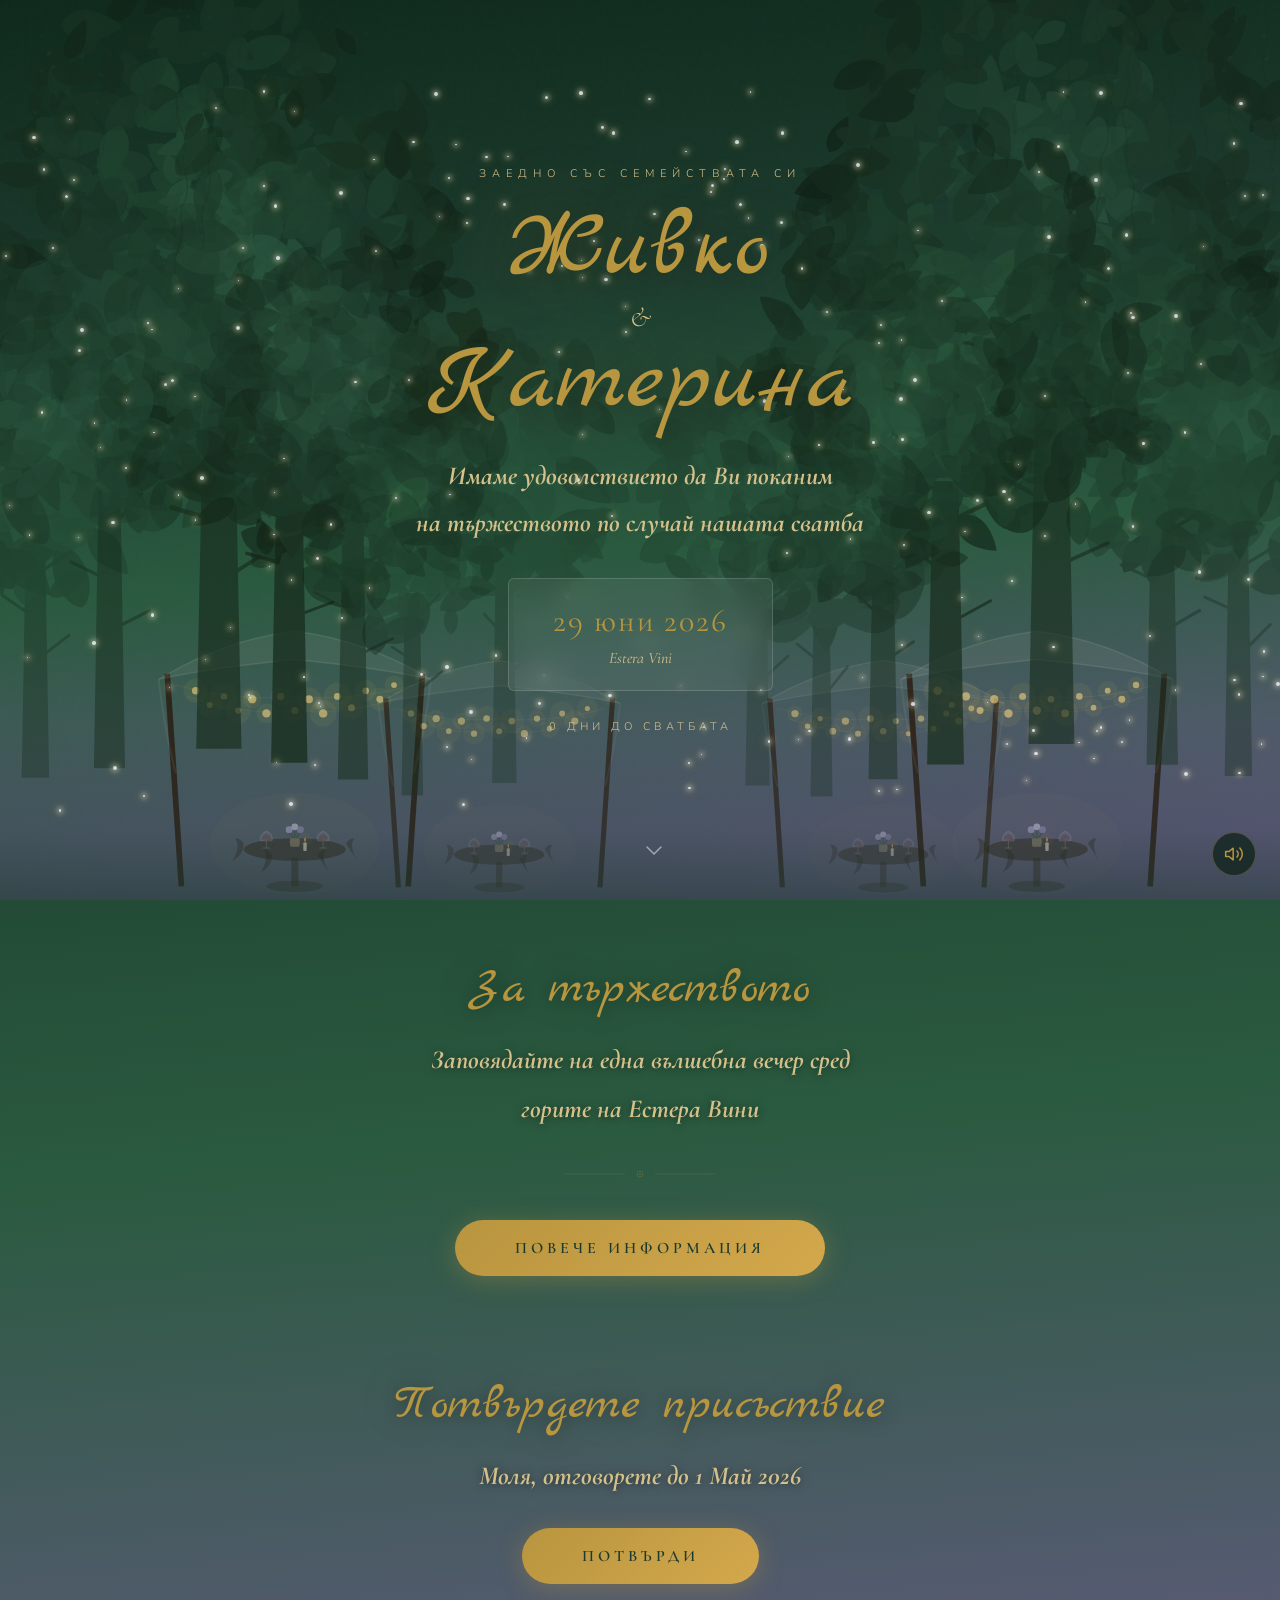
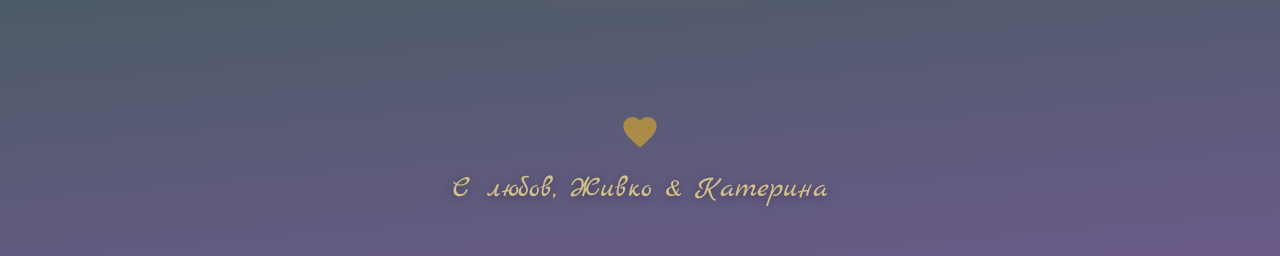
==== commit 19ac1c8b: "fix text" ====
--- a/index.html
+++ b/index.html
@@ -109,7 +109,7 @@
   </div>
 
   <div class="details-inner">
-    <p class="section-title reveal">Детайли за тържеството</p>
+    <p class="section-title reveal">За тържеството</p>
     <p class="details-text reveal reveal-d1">
       Заповядайте на една вълшебна вечер сред<br>
       горите на Естера Вини
@@ -128,7 +128,7 @@
     <!-- ── More Details button ── -->
     <div class="reveal reveal-d2" style="text-align:center;margin-top:28px">
       <button type="button" class="btn-rsvp" onclick="openDetailsModal()">
-        <span>Повече детайли</span>
+        <span>Повече информация</span>
       </button>
     </div>
   </div><!-- /.details-inner -->
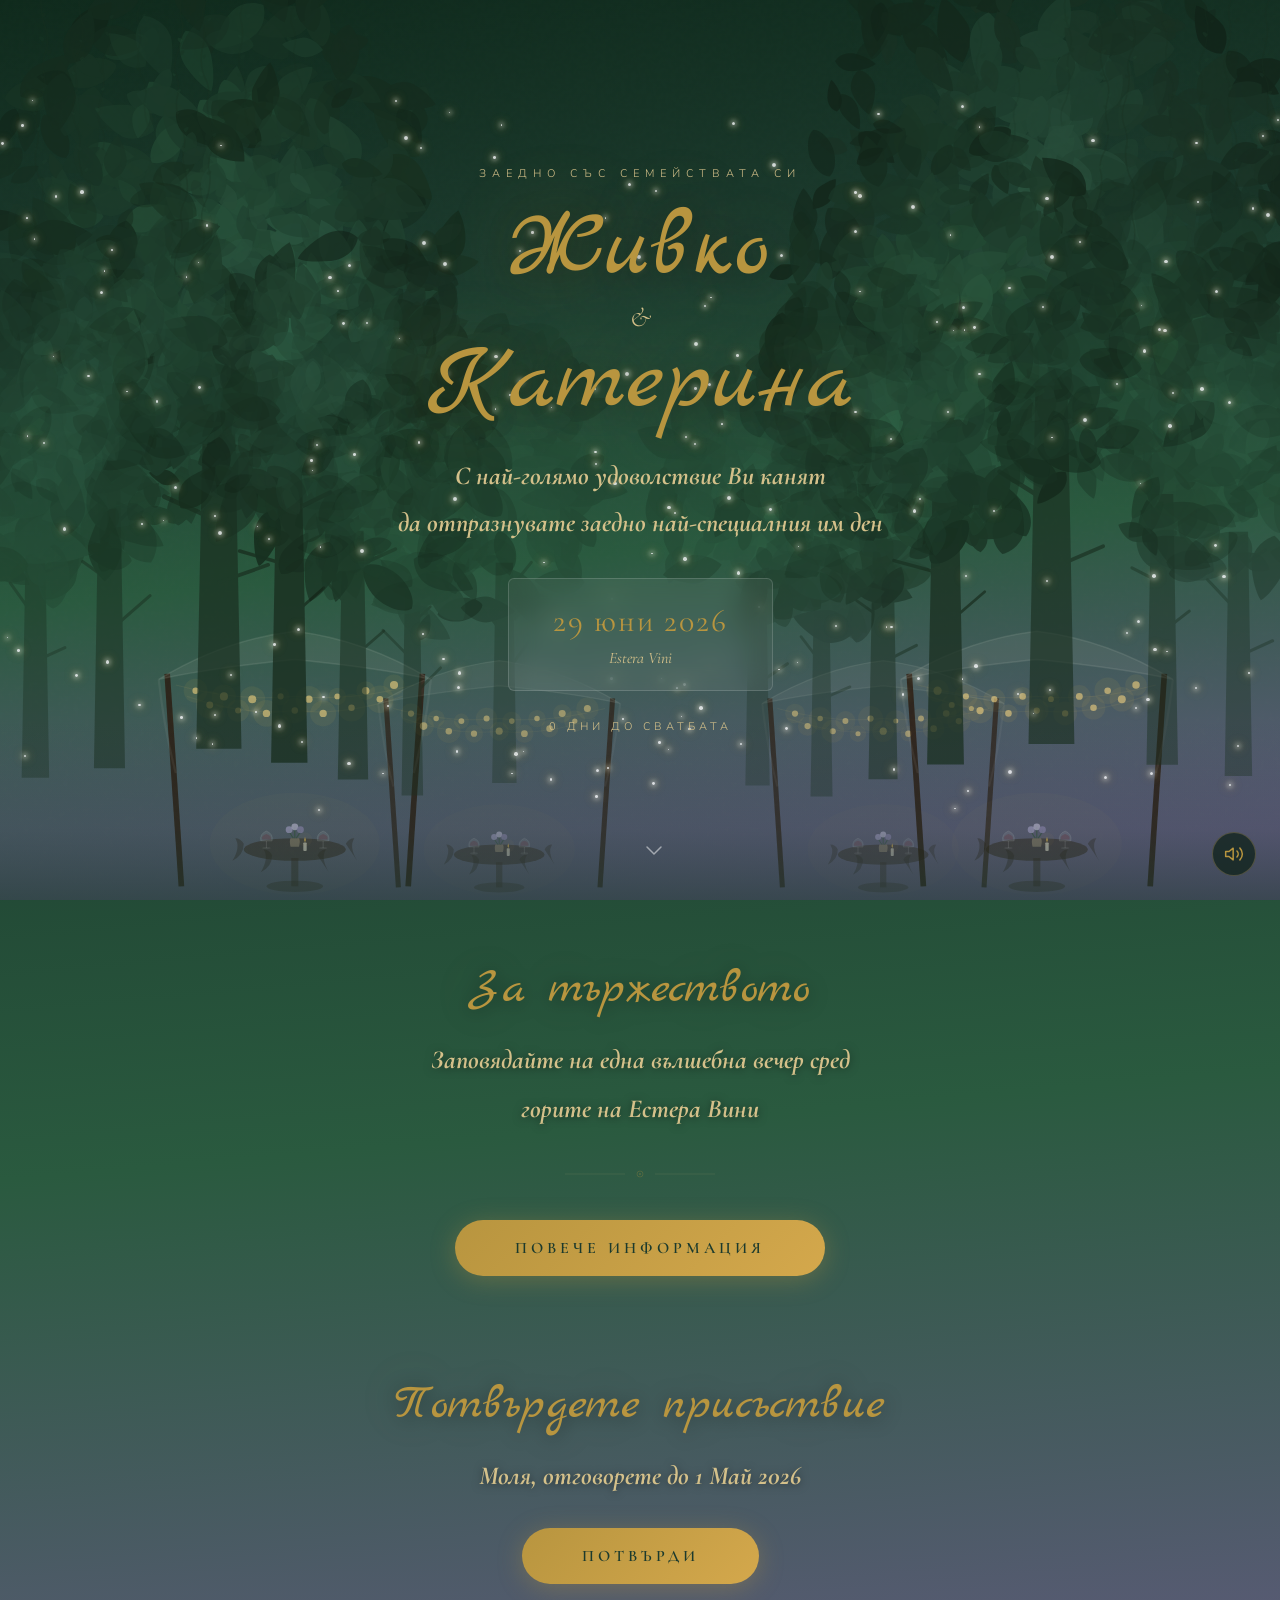
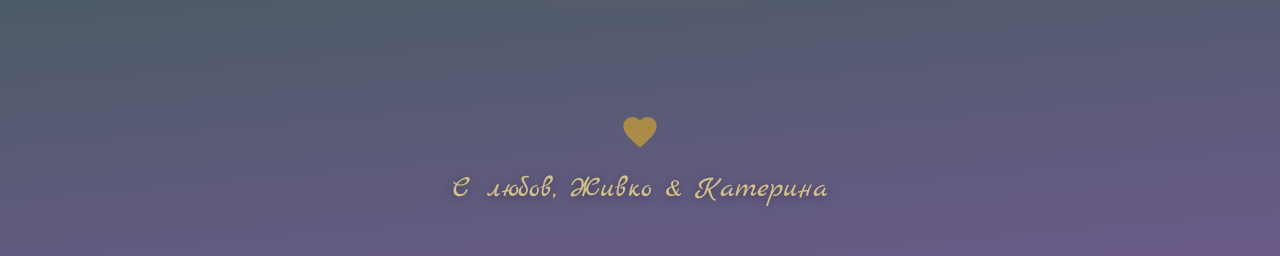
==== commit 5342e080: "Make better" ====
--- a/index.html
+++ b/index.html
@@ -37,8 +37,8 @@
     <span class="hero-amp reveal reveal-d3">&amp;</span>
     <h1 class="hero-name reveal reveal-d3">Катерина</h1>
     <p class="hero-tagline reveal reveal-d4">
-      Имаме удоволствието да Ви поканим<br>
-      на тържеството по случай нашата сватба
+      С най-голямо удоволствие Ви канят<br>
+      да отпразнувате заедно най-специалния им ден
     </p>
     <div class="hero-date-box reveal reveal-d5">
       <p class="hero-date">29 юни 2026</p>
@@ -155,7 +155,7 @@
     <!-- ── RSVP Form ── -->
     <div class="form-container" id="rsvpFormContainer">
       <h3 class="form-title">Потвърждение</h3>
-      <p class="form-subtitle">Ще се радваме да чуем от Вас</p>
+      <p class="form-subtitle">Ще се радваме да чуем от Вас. Един от семейството може да потвърди за всички.</p>
 
       <form onsubmit="return handleSubmit(event)">
 
@@ -189,7 +189,7 @@
         <div class="attending-fields" id="attendingFields">
           <div class="form-row">
             <div class="field">
-              <label>Брой гости</label>
+              <label>Брой гости (включително Вас и Вашата половинка)</label>
               <select id="guestCount">
                 <option value="1">1 гост</option>
                 <option value="2">2 гости</option>
@@ -215,7 +215,7 @@
 
           <!-- Extra options -->
           <div class="options-box">
-            <label>Допълнителни опции</label>
+            <label>Допълнителни опции — вижте „Повече детайли" за повече информация</label>
 
             <!-- Hotel -->
             <div class="checkbox-row" onclick="toggleCheck('hotel')">
@@ -225,11 +225,11 @@
                         stroke-width="2" stroke-linecap="round" stroke-linejoin="round"/>
                 </svg>
               </div>
-              <span class="checkbox-label">Моля, резервирайте ми хотелска стая</span>
+              <span class="checkbox-label">Имам нужда от нощувка (осигурена)</span>
             </div>
             <div class="sub-field" id="hotelSub">
               <p style="font-size:13px;color:var(--gold-pale);margin:0;font-style:italic">
-                Нощувката е 1 нощ (29 юни)
+                Нощувката е за 1 нощ (29 юни). Местата все още се уточняват.
               </p>
             </div>
 
@@ -241,7 +241,7 @@
                         stroke-width="2" stroke-linecap="round" stroke-linejoin="round"/>
                 </svg>
               </div>
-              <span class="checkbox-label">Бих искал/а транспорт до/от мястото</span>
+              <span class="checkbox-label">Имам нужда от транспорт (осигурен)</span>
             </div>
 
             <!-- Children -->
@@ -271,7 +271,7 @@
 
         <!-- Message -->
         <div class="field" style="margin-bottom:24px">
-          <label>Послание за двойката</label>
+          <label>Послание за младоженците (по желание)</label>
           <textarea id="guestMessage" placeholder="Споделете пожеланията си..."></textarea>
         </div>
 
@@ -454,18 +454,71 @@
             <span class="info-row-value">00:00, 01:00, 02:00, 03:00, 04:00 (последен)</span>
           </div>
         </div>
+        <p class="info-note" style="margin-top:10px;">
+          Транспортът ще бъде от Естера Вини към местата, където ще нощуват гостите (все още се уточняват), които нямат къде да пренощуват. Организиран транспорт от Пловдив до Естера Вини все още не е потвърден, тъй като търсим най-добрия вариант. Очаквайте повече информация скоро.
+        </p>
+      </div>
+
+      <!-- Потвърждение и +1 -->
+      <div class="detail-section">
+        <div class="ds-header">
+          <div class="ds-icon" style="width:52px;">
+            <svg viewBox="0 0 50 30" fill="none" stroke="var(--gold)" stroke-width="1.5" stroke-linecap="round" stroke-linejoin="round">
+              <!-- Adult 1 (left) -->
+              <circle cx="10" cy="5" r="3"/>
+              <line x1="10" y1="8" x2="10" y2="18"/>
+              <line x1="10" y1="18" x2="6" y2="27"/>
+              <line x1="10" y1="18" x2="14" y2="27"/>
+              <line x1="10" y1="11" x2="5" y2="15"/>
+              <line x1="10" y1="11" x2="15" y2="15"/>
+              <!-- Child (middle) -->
+              <circle cx="25" cy="11" r="2.5"/>
+              <line x1="25" y1="13.5" x2="25" y2="21"/>
+              <line x1="25" y1="21" x2="22" y2="27"/>
+              <line x1="25" y1="21" x2="28" y2="27"/>
+              <line x1="25" y1="16" x2="21.5" y2="19"/>
+              <line x1="25" y1="16" x2="28.5" y2="19"/>
+              <!-- Adult 2 (right) -->
+              <circle cx="40" cy="5" r="3"/>
+              <line x1="40" y1="8" x2="40" y2="18"/>
+              <line x1="40" y1="18" x2="36" y2="27"/>
+              <line x1="40" y1="18" x2="44" y2="27"/>
+              <line x1="40" y1="11" x2="35" y2="15"/>
+              <line x1="40" y1="11" x2="45" y2="15"/>
+            </svg>
+          </div>
+          <div class="ds-title">Потвърждение и +1</div>
+        </div>
+        <p class="info-note" style="margin-top:10px;">
+          Разбира се, очакваме Ви заедно с Вашата половинка! Не е необходимо всеки да попълва формуляра поотделно — един от Вас може да потвърди за цялото семейство. Във формата за потвърждение (RSVP) има падащо меню, от което можете да изберете колко души ще бъдете.
+        </p>
       </div>
 
       <!-- Дрескод -->
       <div class="detail-section">
         <div class="ds-header">
-          <div class="ds-icon">
+          <div class="ds-icon" style="width:68px; display:flex; gap:4px;">
+            <!-- Dress -->
             <svg viewBox="0 0 30 30" fill="none" stroke="var(--gold)" stroke-width="1.55" stroke-linecap="round" stroke-linejoin="round">
               <path d="M9 6c1 .5 3 .8 6 .8s5-.3 6-.8"/>
               <path d="M9 6C7 8 6 10 6 13c0 1.5.5 3 1.2 4.3"/>
               <path d="M21 6c2 2 3 4 3 7 0 1.5-.5 3-1.2 4.3"/>
               <path d="M8 17L4 27h22l-4-9.7"/>
               <line x1="15" y1="6.8" x2="15" y2="12"/>
+            </svg>
+            <!-- Suit: jacket + trousers -->
+            <svg viewBox="0 0 30 30" fill="none" stroke="var(--gold)" stroke-width="1.3" stroke-linecap="round" stroke-linejoin="round">
+              <!-- Jacket outline -->
+              <path d="M11 3L7 6v11h5v-2h6v2h5V6l-4-3"/>
+              <!-- Lapels -->
+              <path d="M11 3l4 6"/>
+              <path d="M19 3l-4 6"/>
+              <!-- Tie -->
+              <line x1="15" y1="9" x2="15" y2="16"/>
+              <!-- Trouser left leg -->
+              <path d="M8 17h6v10H9z"/>
+              <!-- Trouser right leg -->
+              <path d="M16 17h6v10h-5z"/>
             </svg>
           </div>
           <div class="ds-title">Дрескод — Официален</div>
--- a/styles.css
+++ b/styles.css
@@ -10,7 +10,7 @@
   --green-pale: #A8D5BA;
 
   /* Lavenders */
-  --lav-deep: #6B5B8A;
+  --lav-deep: #4D3D78;
   --lav: #9B8EC4;
   --lav-mid: #B8ACE0;
   --lav-light: #D4CCF0;
@@ -1304,8 +1304,8 @@
 
 .info-note {
   font-family:'Cormorant Garamond',serif;
-  font-size:16px; font-style:italic;
-  color:rgba(232,213,168,.45);
+  font-size:19px; font-style:italic;
+  color:var(--gold-pale);
   margin-top:12px;
   line-height:1.6;
 }
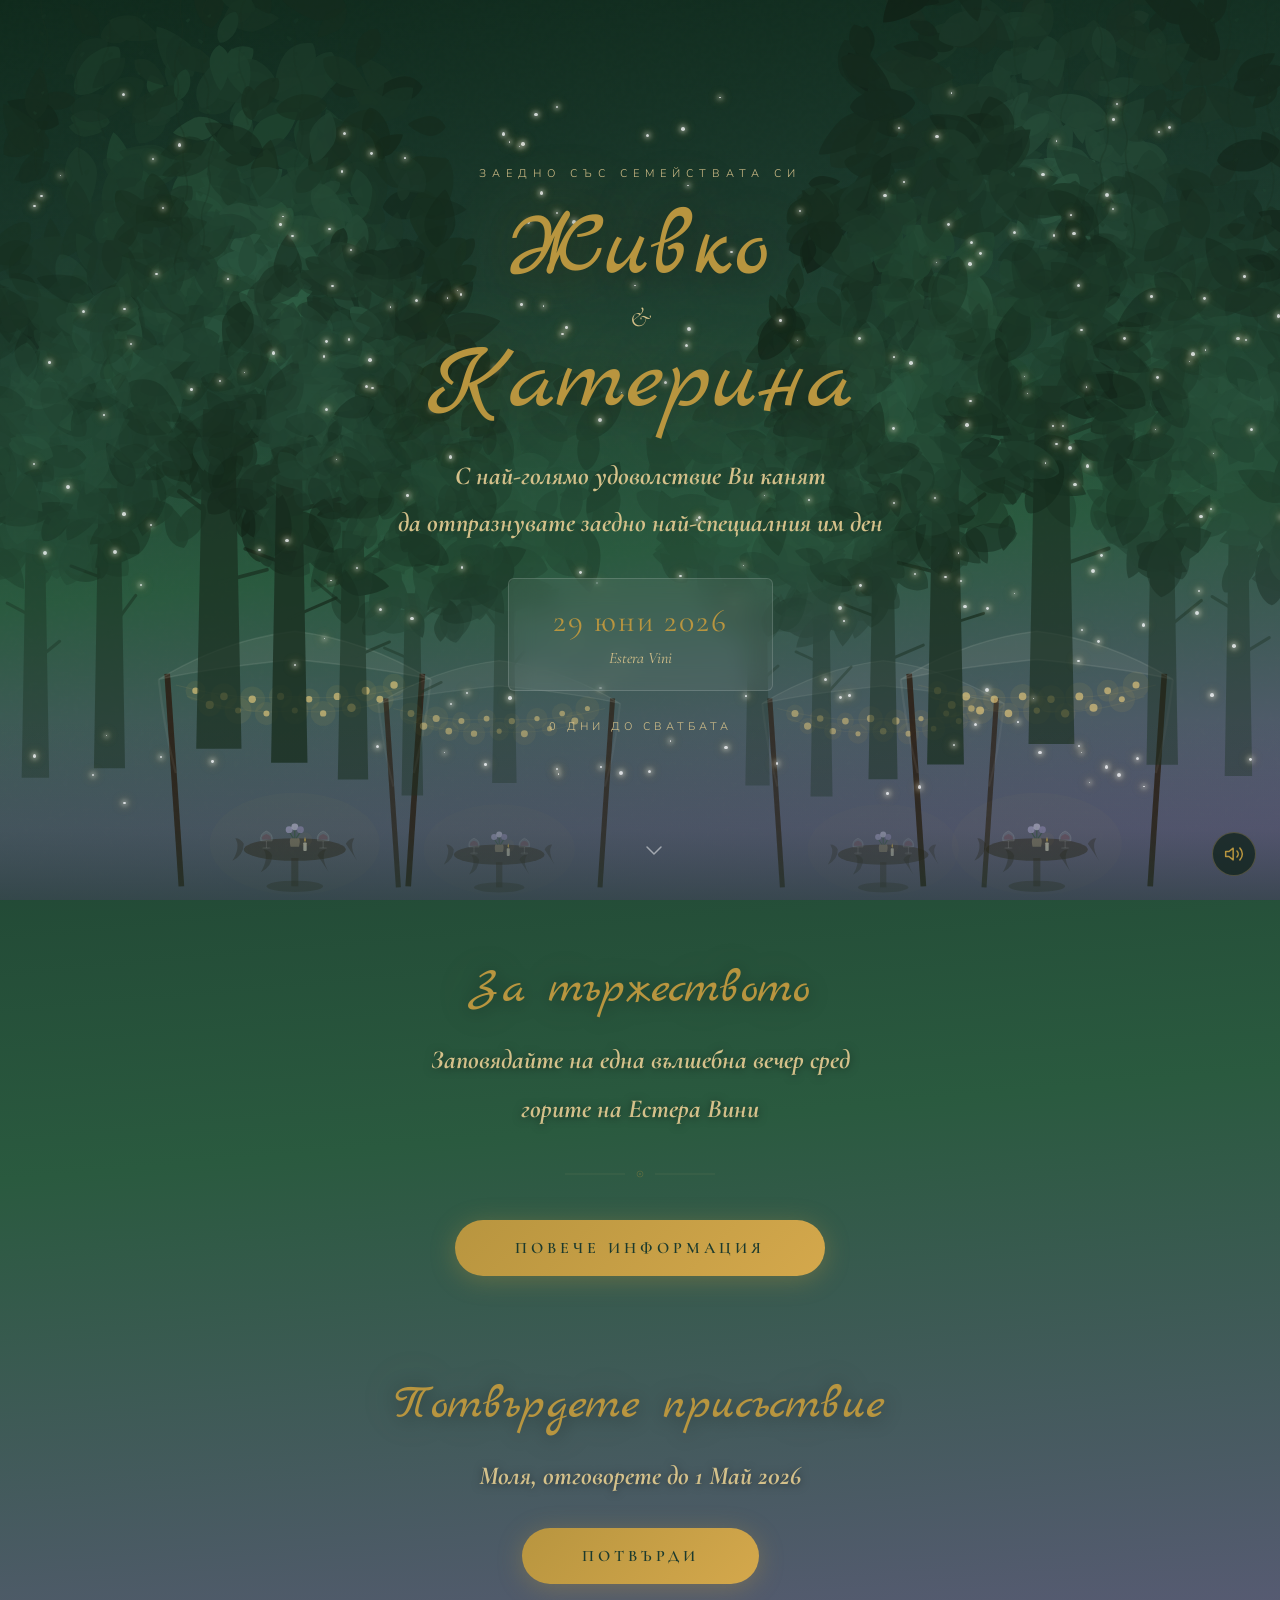
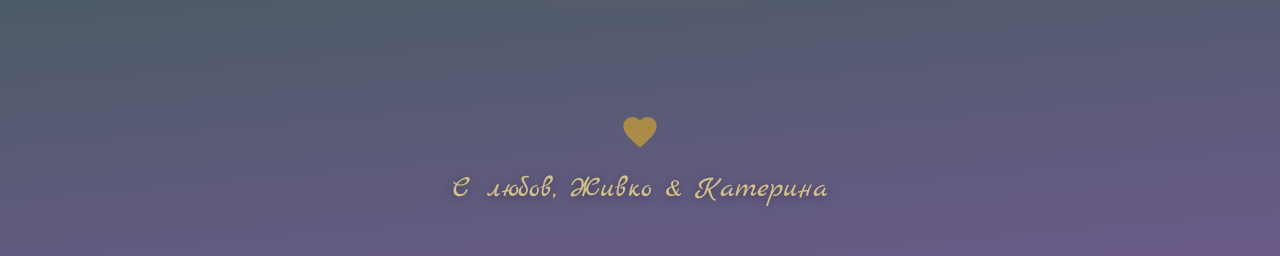
==== commit bff9e951: "make easier to understand" ====
--- a/index.html
+++ b/index.html
@@ -215,7 +215,7 @@
 
           <!-- Extra options -->
           <div class="options-box">
-            <label>Допълнителни опции — вижте „Повече детайли" за повече информация</label>
+            <label>Имате ли нужда от нещо допълнително?</label>
 
             <!-- Hotel -->
             <div class="checkbox-row" onclick="toggleCheck('hotel')">
@@ -384,7 +384,7 @@
             <div class="tl-left"><span class="tl-time">19:30</span><div class="tl-line"></div></div>
             <div class="tl-dot"></div>
             <div class="tl-content">
-              <div class="tl-event">Официална церемония</div>
+              <div class="tl-event">Церемония на открито</div>
               <div class="tl-desc">Естера Вини — сред горите</div>
             </div>
           </div>
@@ -413,21 +413,11 @@
         </div>
         <div class="info-rows">
           <div class="info-row">
-            <span class="info-row-label">Хотел</span>
-            <span class="info-row-value"><!-- Попълнете название --></span>
-          </div>
-          <div class="info-row">
-            <span class="info-row-label">Адрес</span>
-            <span class="info-row-value">
-              <a href="https://maps.app.goo.gl/" target="_blank" rel="noopener">Виж на картата →</a>
-            </span>
-          </div>
-          <div class="info-row">
             <span class="info-row-label">Нощувка</span>
-            <span class="info-row-value">1</span>
-          </div>
-        </div>
-        <p class="info-note"><!-- Допълнителна бележка, специален код и т.н. --></p>
+            <span class="info-row-value">1 нощ (29 юни)</span>
+          </div>
+        </div>
+        <p class="info-note" style="margin-top:10px;">Детайлите за мястото се уточняват. Очаквайте повече информация скоро.</p>
       </div>
 
       <!-- Транспорт -->
@@ -455,7 +445,7 @@
           </div>
         </div>
         <p class="info-note" style="margin-top:10px;">
-          Транспортът ще бъде от Естера Вини към местата, където ще нощуват гостите (все още се уточняват), които нямат къде да пренощуват. Организиран транспорт от Пловдив до Естера Вини все още не е потвърден, тъй като търсим най-добрия вариант. Очаквайте повече информация скоро.
+          Осигурен е транспорт от Естера Вини до местата за нощувка. За транспорт от Пловдив до Естера Вини — очаквайте повече информация скоро.
         </p>
       </div>
 
@@ -533,7 +523,7 @@
           <path d="M12 21.35l-1.45-1.32C5.4 15.36 2 12.28 2 8.5 2 5.42 4.42 3 7.5 3c1.74 0 3.41.81 4.5 2.09C13.09 3.81 14.76 3 16.5 3 19.58 3 22 5.42 22 8.5c0 3.78-3.4 6.86-8.55 11.54L12 21.35z"/>
         </svg>
       </div>
-      <p>Нямате отговор на въпроса си?<br>Свържете се с нас — с удоволствие ще помогнем.</p>
+      <p>Очакваме Ви с нетърпение!</p>
     </div>
 
   </div><!-- /.modal-panel -->
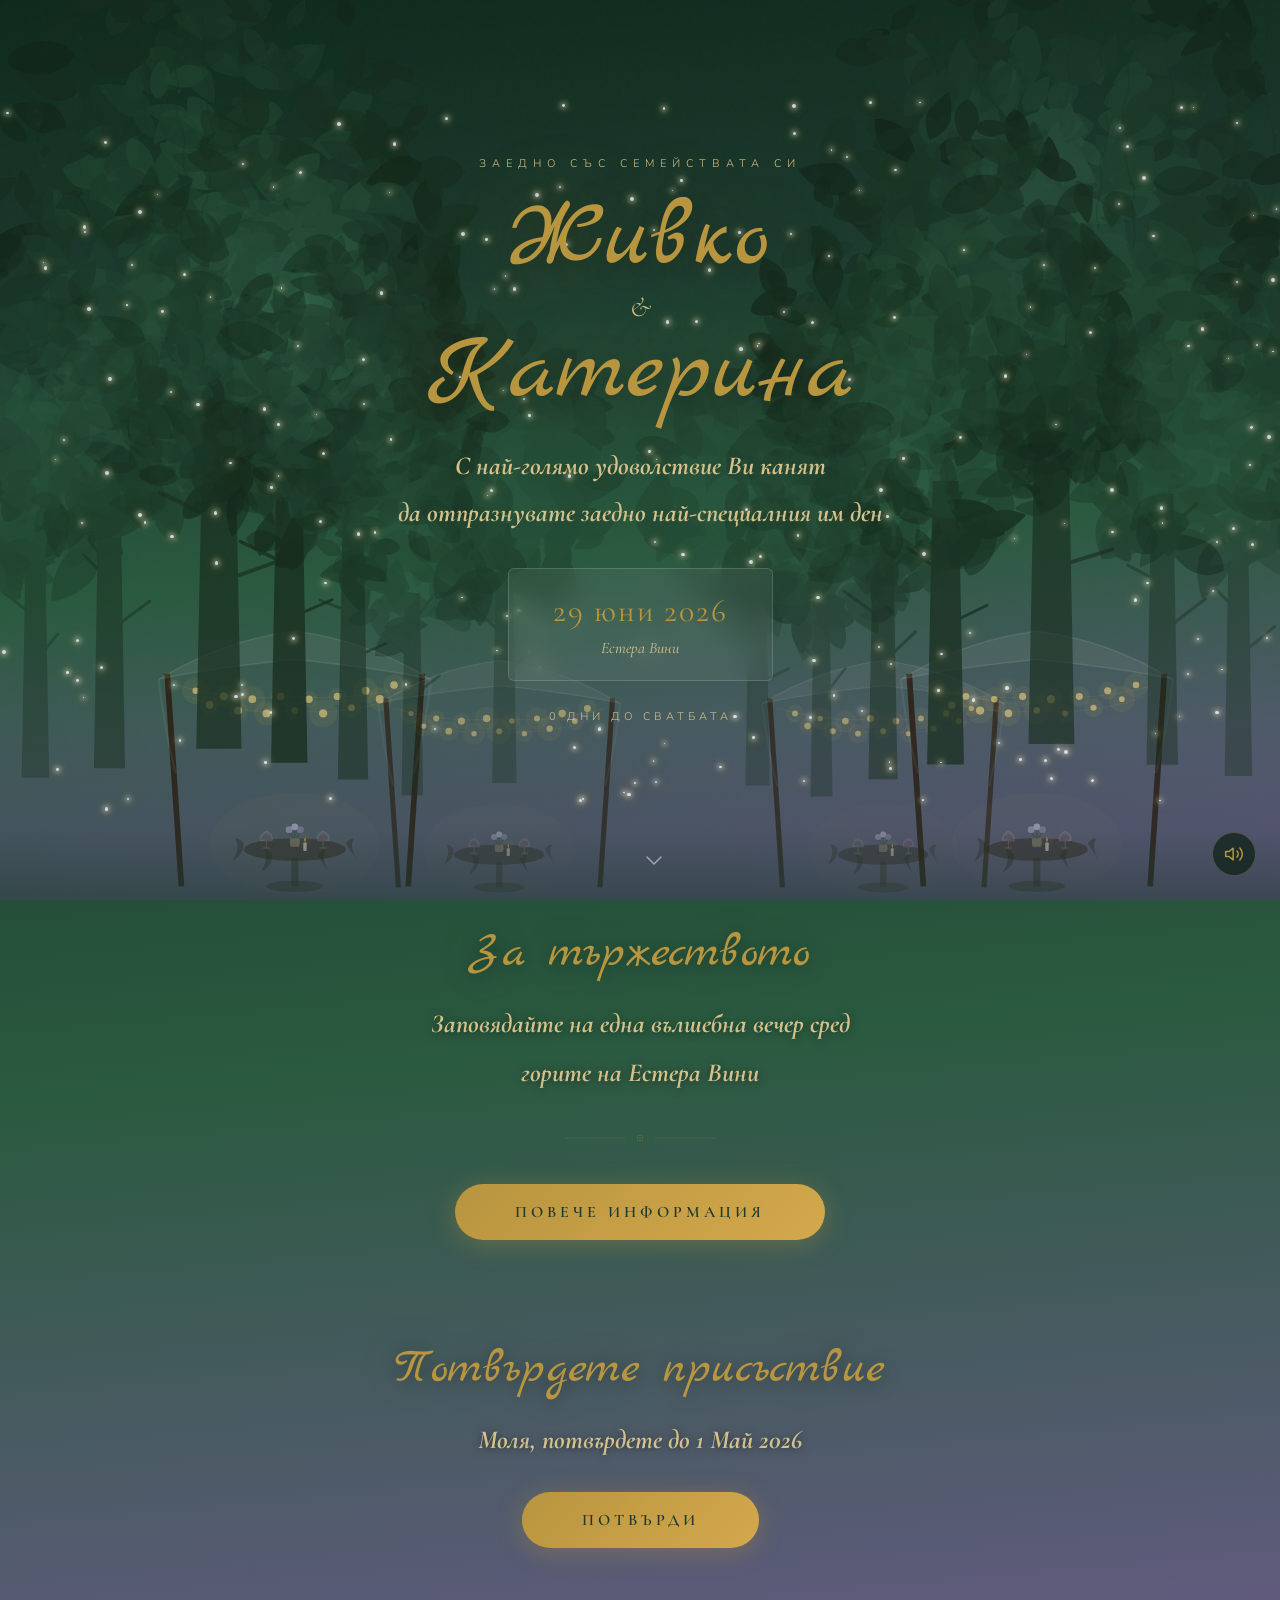
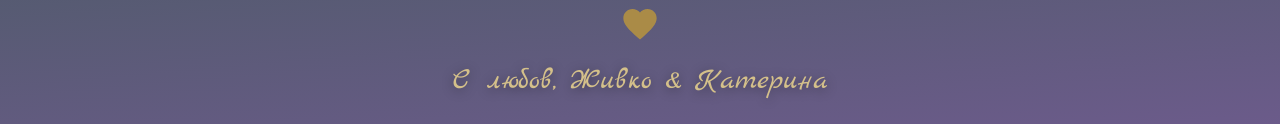
==== commit ad553953: "make better design" ====
--- a/index.html
+++ b/index.html
@@ -42,7 +42,7 @@
     </p>
     <div class="hero-date-box reveal reveal-d5">
       <p class="hero-date">29 юни 2026</p>
-      <p class="hero-venue">Estera Vini</p>
+      <p class="hero-venue">Естера Вини</p>
     </div>
     <p class="hero-countdown reveal reveal-d6" id="countdown"></p>
   </div>
@@ -141,7 +141,7 @@
   <div class="rsvp-inner">
     <p class="section-title reveal">Потвърдете присъствие</p>
     <p class="details-text reveal reveal-d1" style="margin-bottom:8px">
-      Моля, отговорете до 1 Май 2026
+      Моля, потвърдете до 1 Май 2026
     </p>
 
     <div id="rsvpPrompt" class="reveal reveal-d2" style="margin-top:28px">
@@ -174,13 +174,13 @@
         <div class="field" style="margin-bottom:24px">
           <label style="margin-bottom:12px">Ще присъствате ли? *</label>
           <div class="radio-group">
-            <div class="radio-option" onclick="selectAttending(this,'С радост приемам')">
+            <div class="radio-option" onclick="selectAttending(this,'С радост приемаме')">
               <span class="radio-dot"><span class="radio-dot-inner"></span></span>
-              С радост приемам
-            </div>
-            <div class="radio-option" onclick="selectAttending(this,'За съжаление не мога')">
+              С радост приемаме
+            </div>
+            <div class="radio-option" onclick="selectAttending(this,'За съжаление не можем')">
               <span class="radio-dot"><span class="radio-dot-inner"></span></span>
-              За съжаление не мога
+              За съжаление не можем
             </div>
           </div>
         </div>
@@ -252,7 +252,7 @@
                         stroke-width="2" stroke-linecap="round" stroke-linejoin="round"/>
                 </svg>
               </div>
-              <span class="checkbox-label">Ще водя деца</span>
+              <span class="checkbox-label">Ще бъдем с деца</span>
             </div>
             <div class="sub-field" id="childrenSub">
               <div class="field">
@@ -277,9 +277,9 @@
 
         <!-- Captcha -->
         <div class="field" style="margin-bottom:32px">
-          <label id="captchaLabel">Защита от спам</label>
+          <label id="captchaLabel">Само една малка задачка</label>
           <p style="font-size:13px;color:var(--gold-pale);margin:0 0 8px;font-style:italic;opacity:.7">
-            Моля, решете задачката, за да потвърдим, че не сте робот
+            За да сме сигурни, че сте наш гост
           </p>
           <input type="text" id="captchaAnswer" placeholder="Въведете отговора" autocomplete="off" required>
         </div>
--- a/styles.css
+++ b/styles.css
@@ -90,13 +90,14 @@
    ══════════════════════════════════════════ */
 .hero {
   min-height: 100vh;
+  min-height: 100svh;
   display: flex;
   flex-direction: column;
   align-items: center;
   justify-content: center;
   position: relative;
   overflow: hidden;
-  padding: 40px 24px;
+  padding: 20px 24px 40px;
   background: transparent;
   z-index: 1;
 }
@@ -475,7 +476,7 @@
 
 .scroll-hint {
   position: absolute;
-  bottom: 30px;
+  bottom: 20px;
   left: 50%;
   transform: translateX(-50%);
   z-index: 10;
@@ -493,7 +494,7 @@
 }
 
 @keyframes bounce {
-  0%, 100% { transform: translateX(-50%) translateY(0);    }
+  0%, 100% { transform: translateX(-50%) translateY(0); }
   50%      { transform: translateX(-50%) translateY(10px); }
 }
 
@@ -509,7 +510,7 @@
    ══════════════════════════════════════════ */
 .details {
   background: transparent;
-  padding: 60px 24px 40px;
+  padding: 24px 24px 40px;
   position: relative;
   overflow: hidden;
   z-index: 1;
@@ -687,7 +688,7 @@
    ══════════════════════════════════════════ */
 .rsvp-section {
   background: transparent;
-  padding: 60px 24px 80px;
+  padding: 60px 24px 32px;
   position: relative;
   z-index: 1;
 }
@@ -1099,7 +1100,7 @@
    ══════════════════════════════════════════ */
 .footer {
   background: transparent;
-  padding: 48px 24px;
+  padding: 24px 24px;
   text-align: center;
   position: relative;
   z-index: 1;
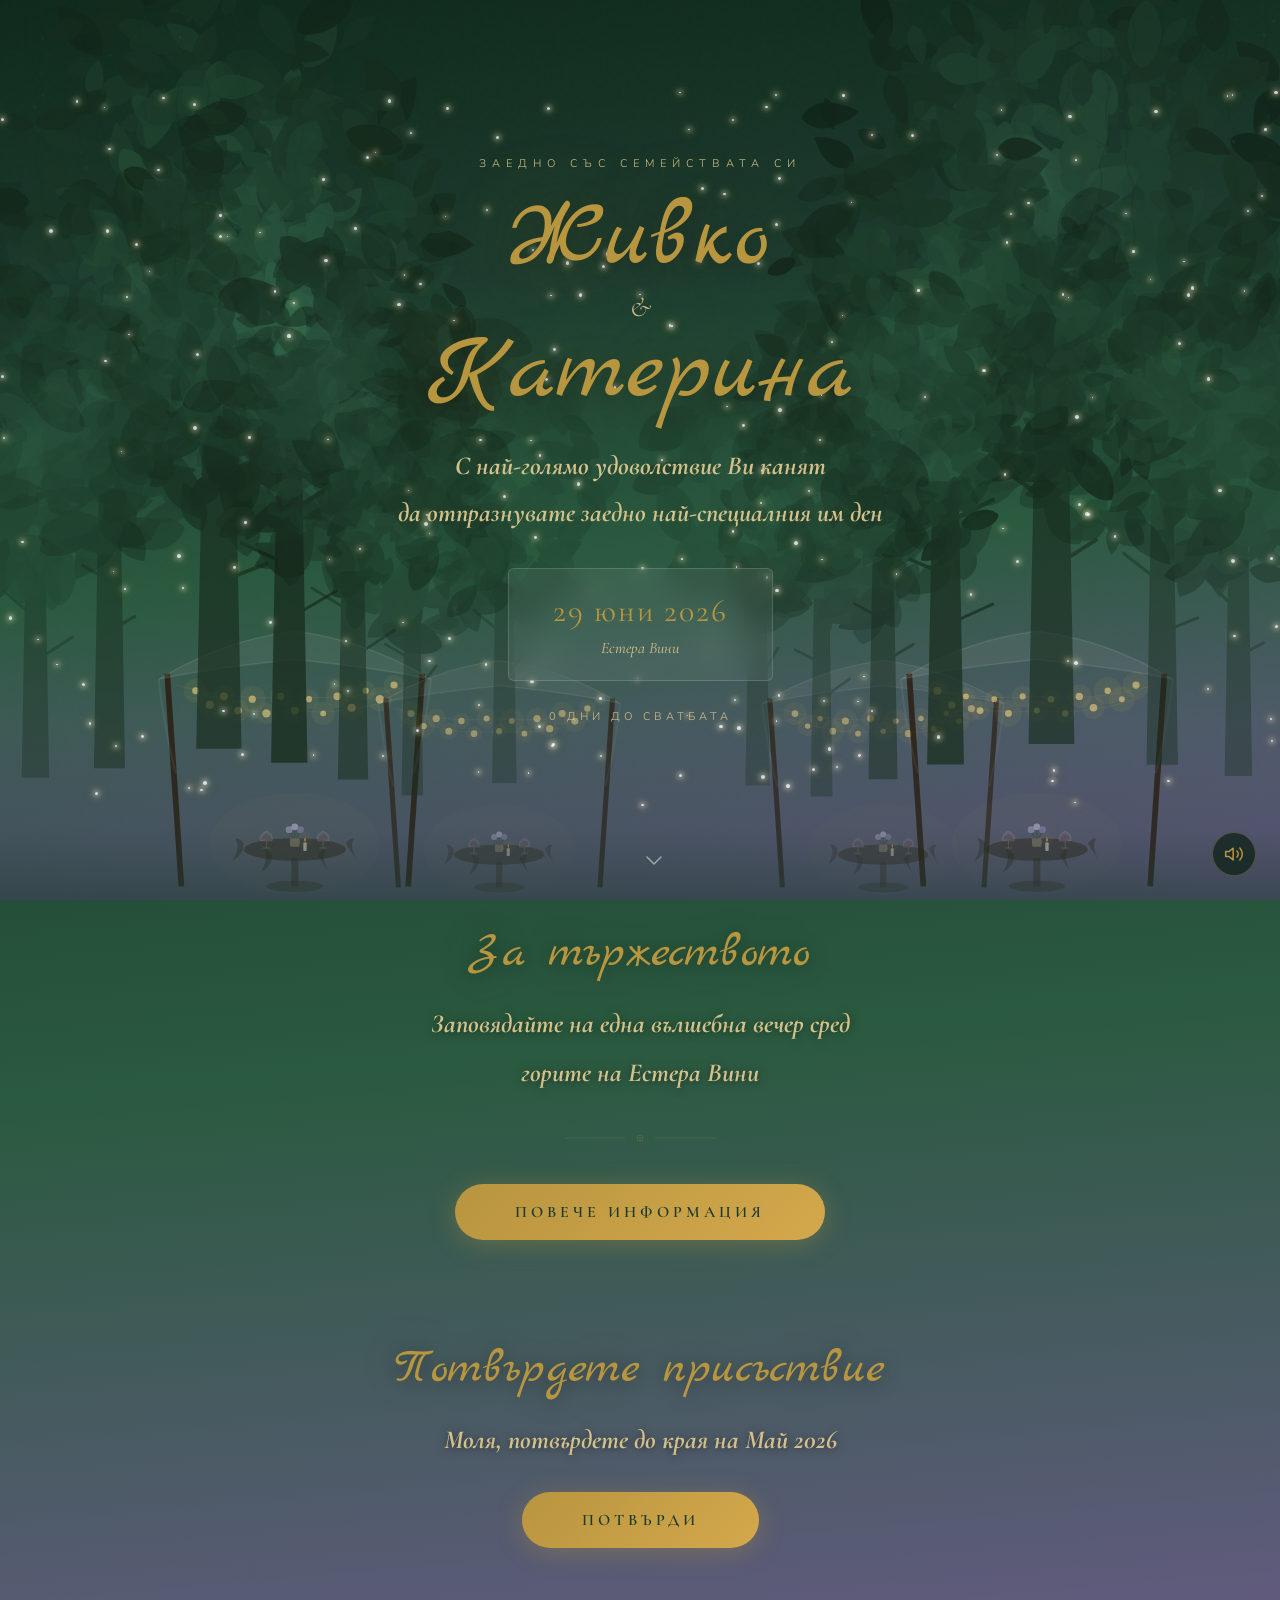
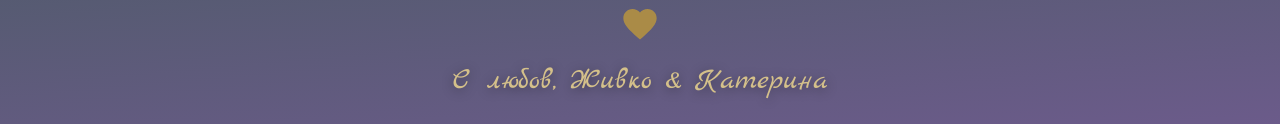
==== commit a28a6ed8: "Update print statement from 'Hello' to 'Goodbye'" ====
--- a/index.html
+++ b/index.html
@@ -141,7 +141,7 @@
   <div class="rsvp-inner">
     <p class="section-title reveal">Потвърдете присъствие</p>
     <p class="details-text reveal reveal-d1" style="margin-bottom:8px">
-      Моля, потвърдете до 1 Май 2026
+      Моля, потвърдете до края на Май 2026
     </p>
 
     <div id="rsvpPrompt" class="reveal reveal-d2" style="margin-top:28px">
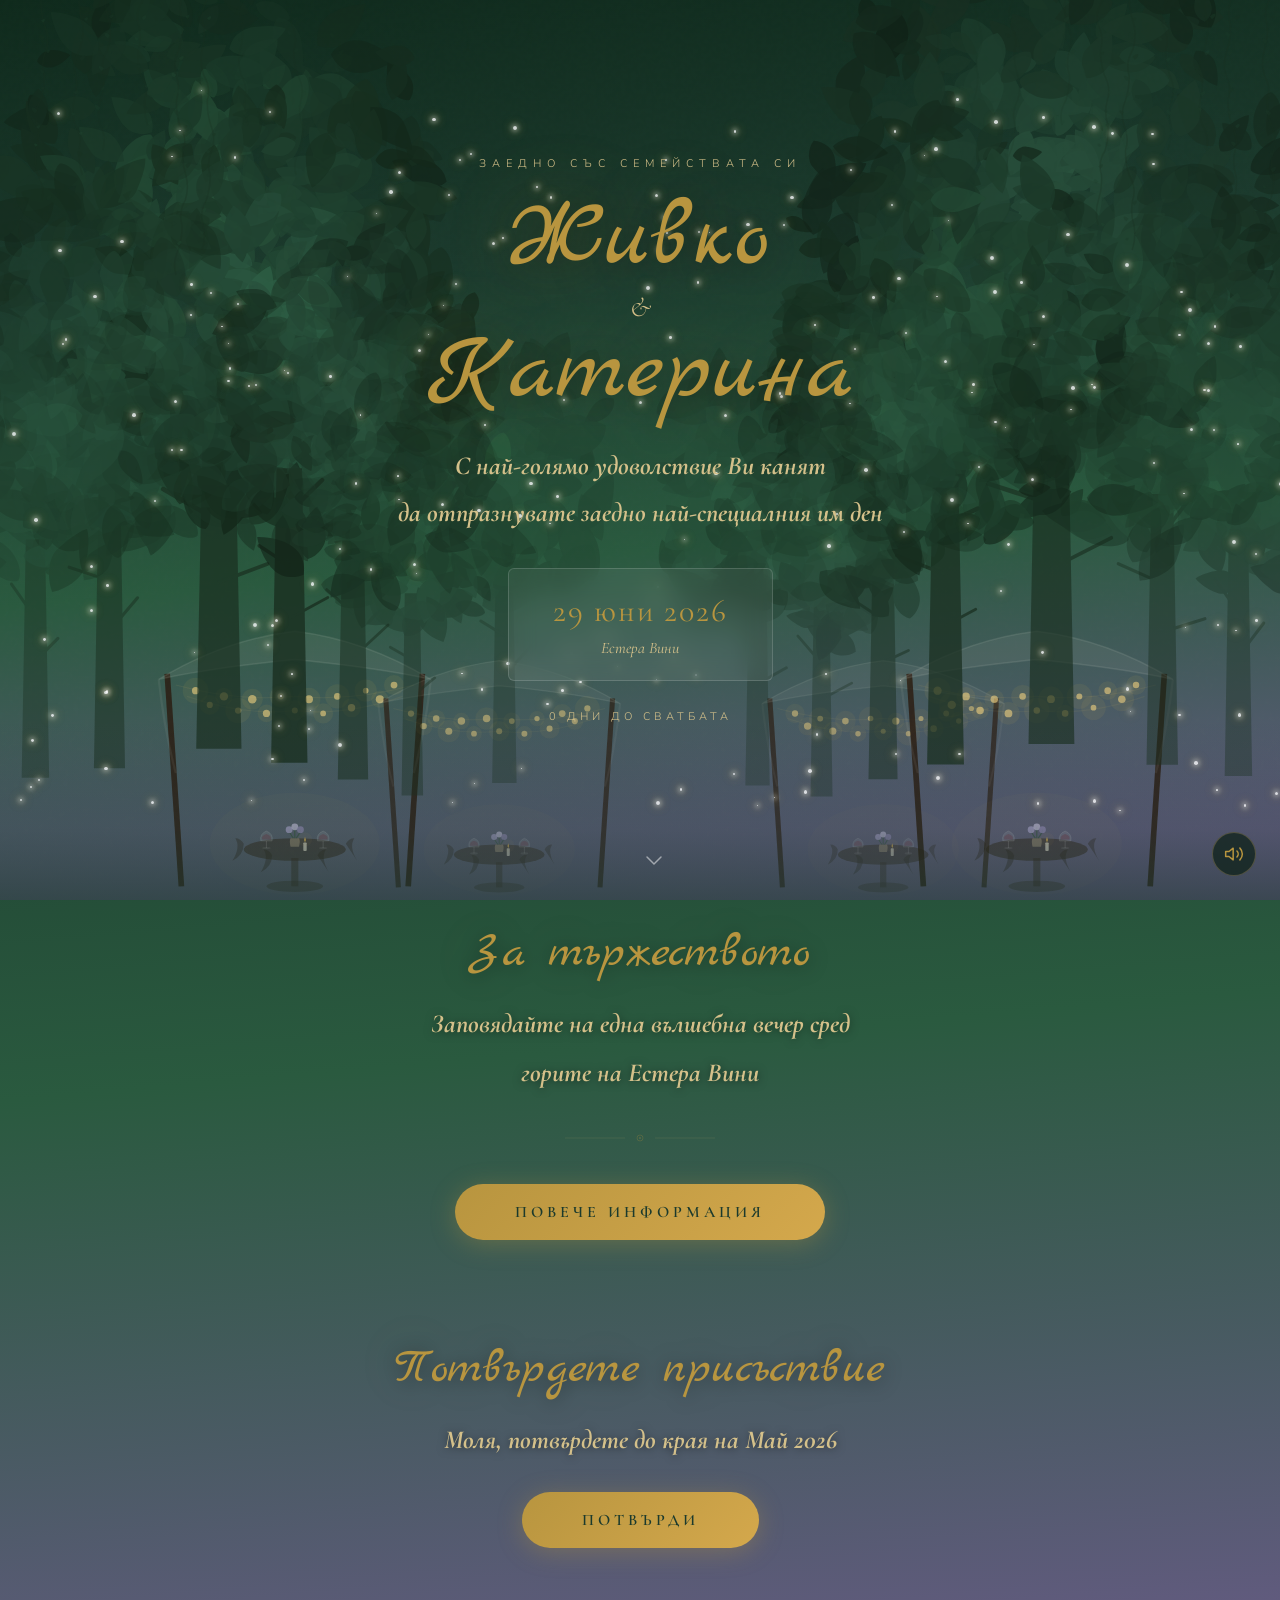
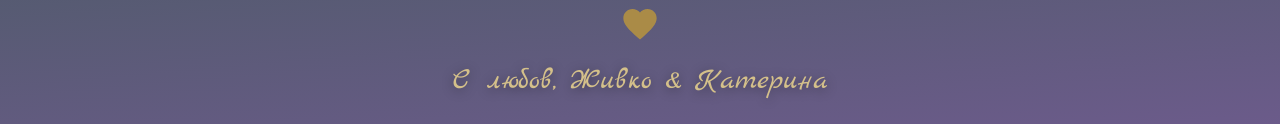
==== commit 6134ab76: "Update print statement from 'Hello' to 'Goodbye'" ====
--- a/index.html
+++ b/index.html
@@ -445,7 +445,7 @@
           </div>
         </div>
         <p class="info-note" style="margin-top:10px;">
-          Осигурен е транспорт от Естера Вини до местата за нощувка. За транспорт от Пловдив до Естера Вини — очаквайте повече информация скоро.
+          Осигурен е транспорт от Естера Вини до местата за нощувка. За транспорт от Пловдив до Естера Вини(и обратната посока) — очаквайте повече информация скоро.
         </p>
       </div>
 
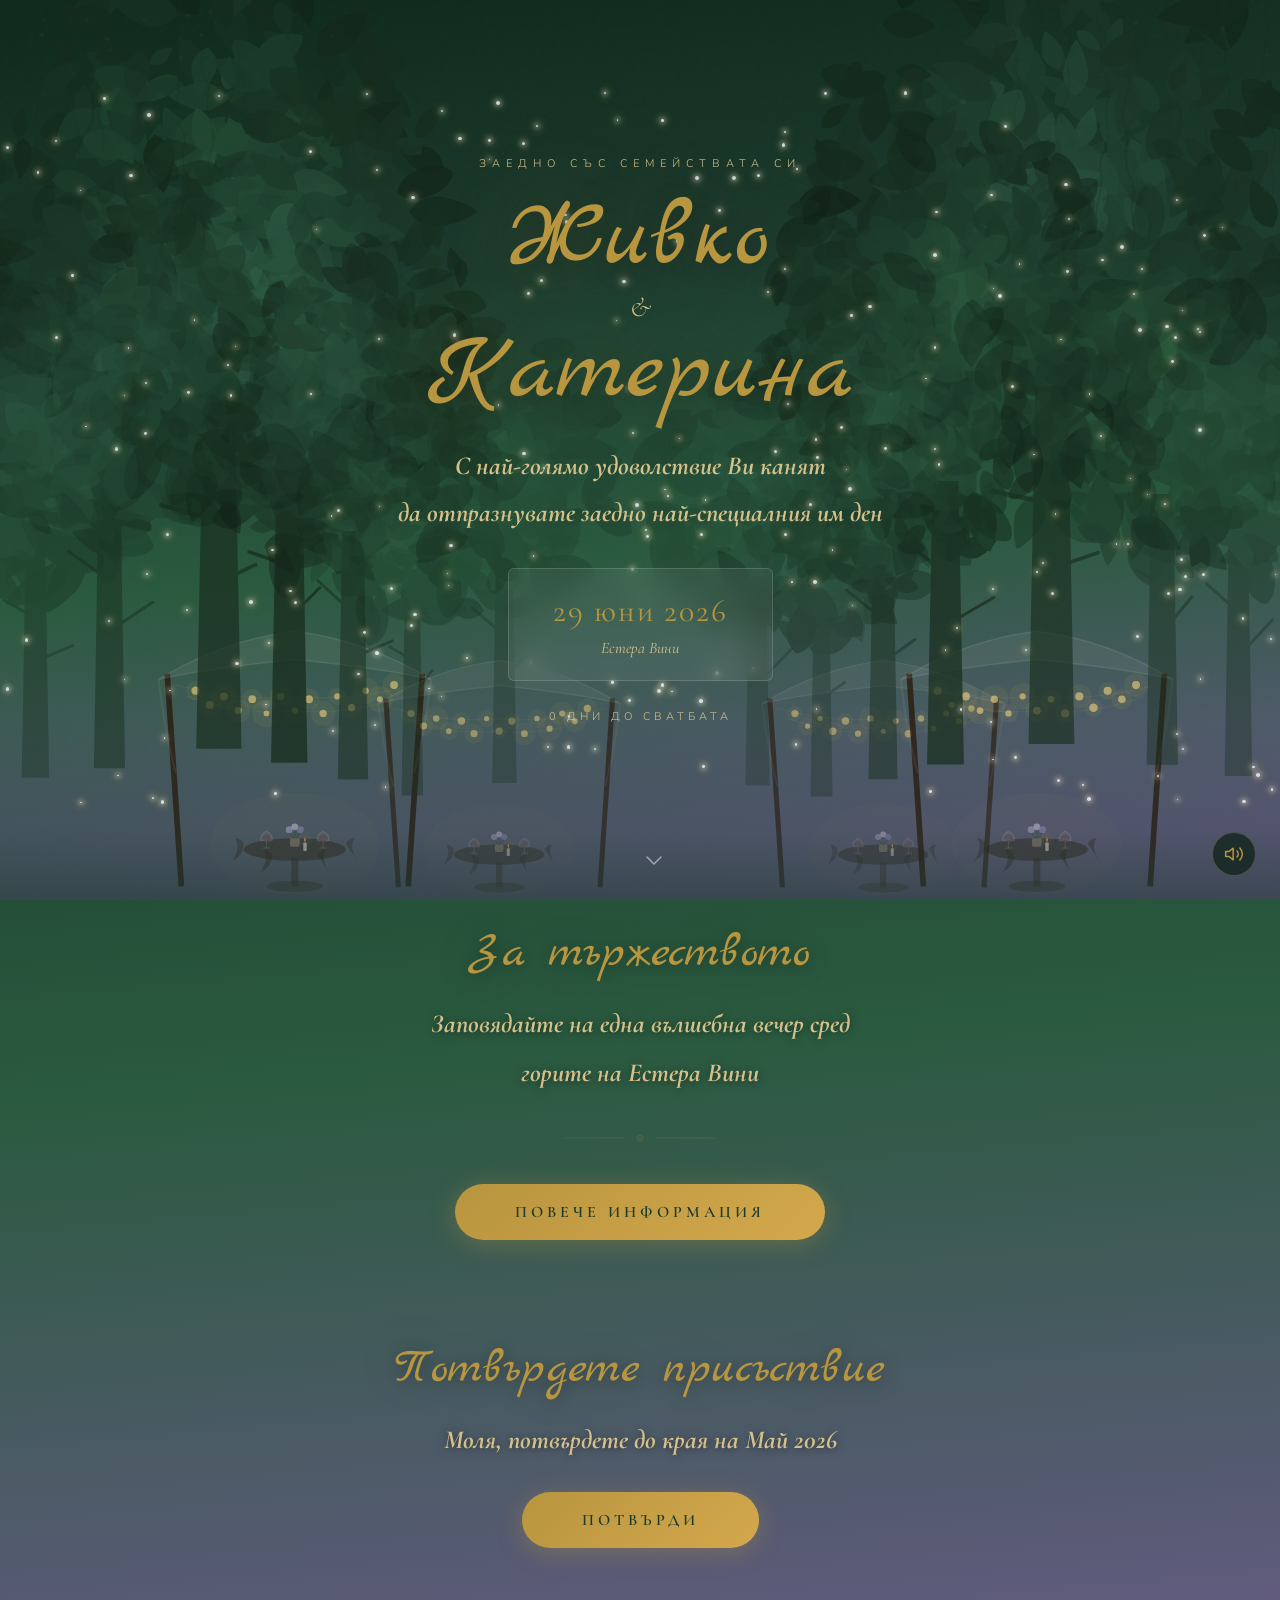
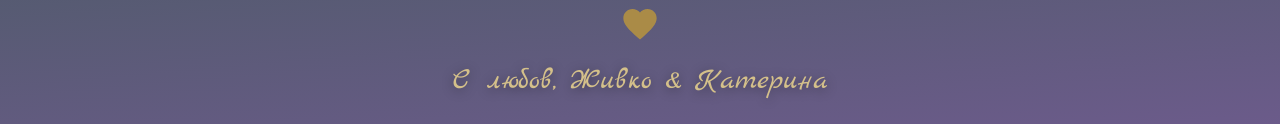
==== commit 3a905dca: "Adding more details" ====
--- a/index.html
+++ b/index.html
@@ -417,7 +417,7 @@
             <span class="info-row-value">1 нощ (29 юни)</span>
           </div>
         </div>
-        <p class="info-note" style="margin-top:10px;">Детайлите за мястото се уточняват. Очаквайте повече информация скоро.</p>
+        <p class="info-note" style="margin-top:10px;">Осигурени нощувки за гостите, които не са от Пловдив. <a href="https://maps.app.goo.gl/juyoa8k7EYAyqqMB8" target="_blank" rel="noopener noreferrer">Anita Houses & Relax, Перущица</a></p>
       </div>
 
       <!-- Транспорт -->
@@ -441,11 +441,11 @@
           </div>
           <div class="info-row">
             <span class="info-row-label">Тръгване</span>
-            <span class="info-row-value">00:00, 01:00, 02:00, 03:00, 04:00 (последен)</span>
+            <span class="info-row-value">Примерен график 00:00, 01:00, 02:00, 03:00, 04:00 (последен). Детайлите още се уточняват.</span>
           </div>
         </div>
         <p class="info-note" style="margin-top:10px;">
-          Осигурен е транспорт от Естера Вини до местата за нощувка. За транспорт от Пловдив до Естера Вини(и обратната посока) — очаквайте повече информация скоро.
+          Осигурен е транспорт от Естера Вини до местата за нощувка(<a href="https://maps.app.goo.gl/juyoa8k7EYAyqqMB8" target="_blank" rel="noopener noreferrer">Anita Houses & Relax, Перущица</a>). За транспорт от Пловдив до Естера Вини(и обратната посока) — очаквайте повече информация скоро.
         </p>
       </div>
 
